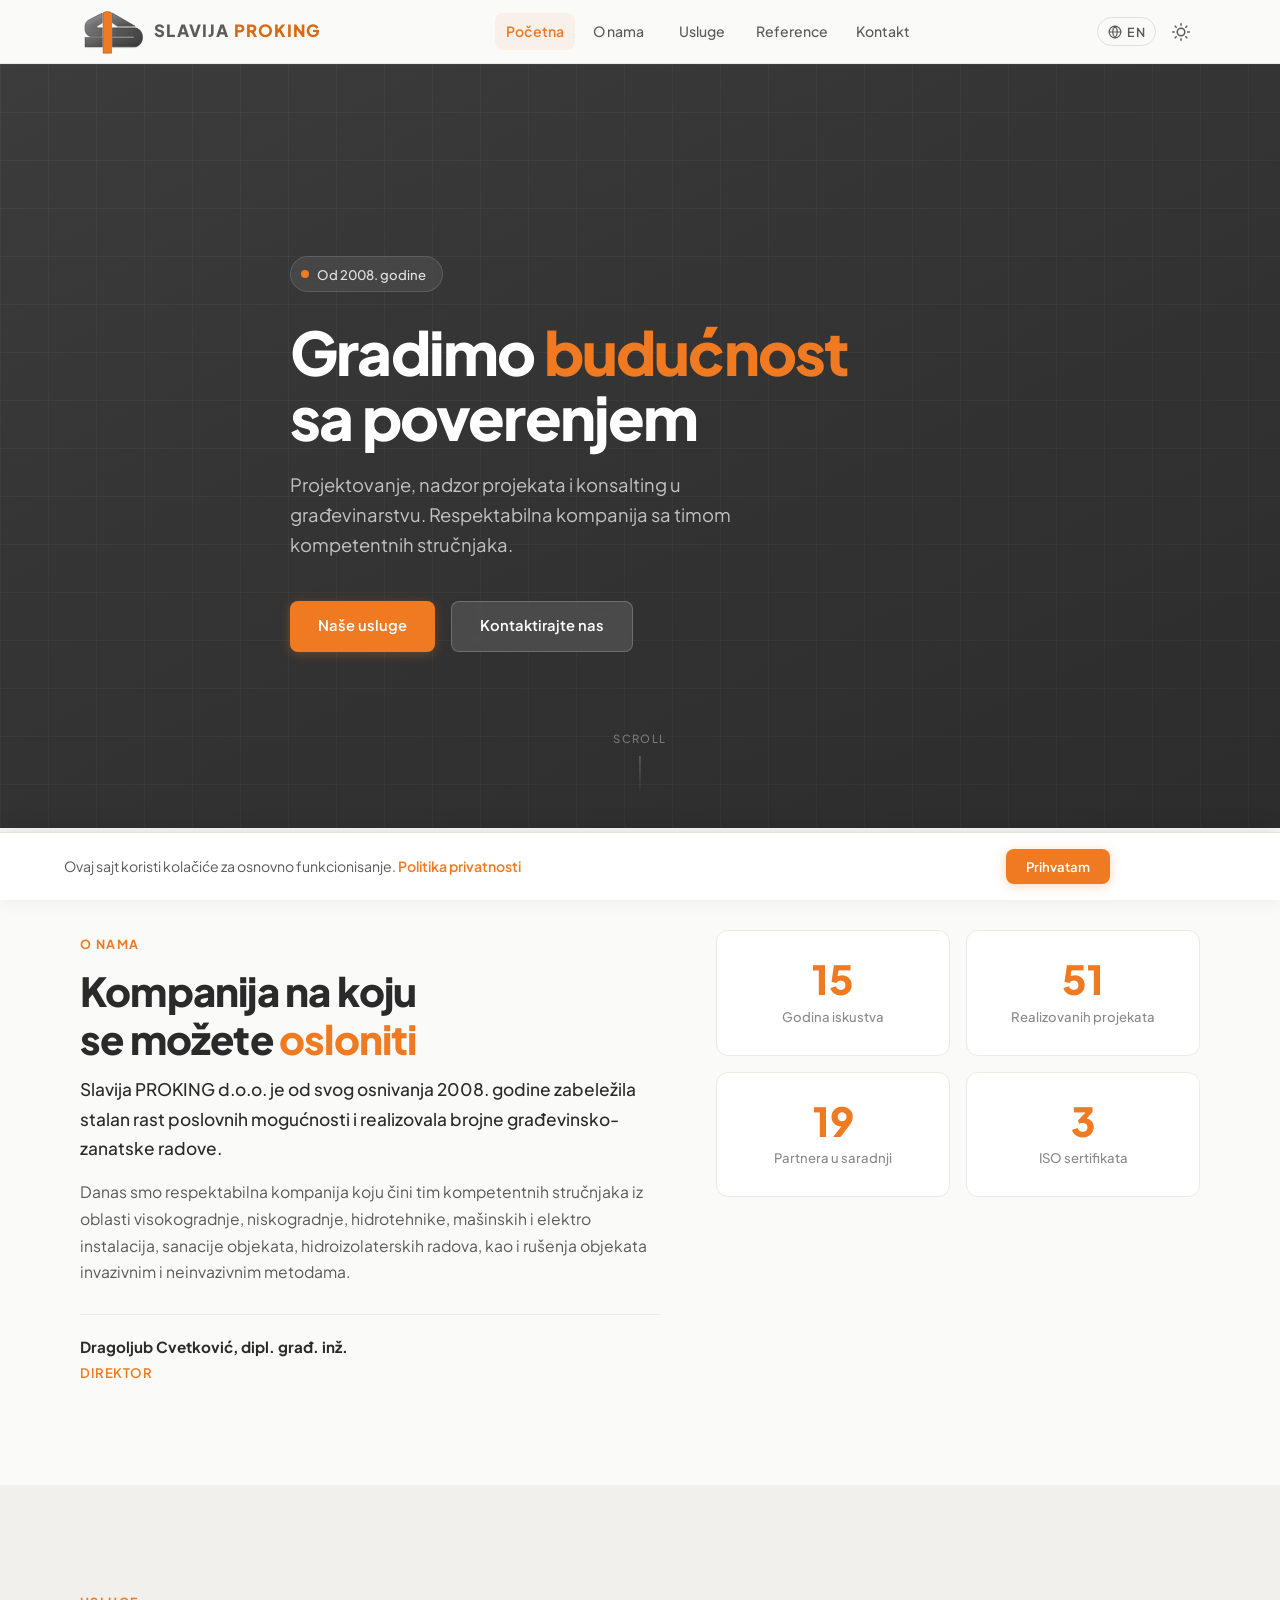
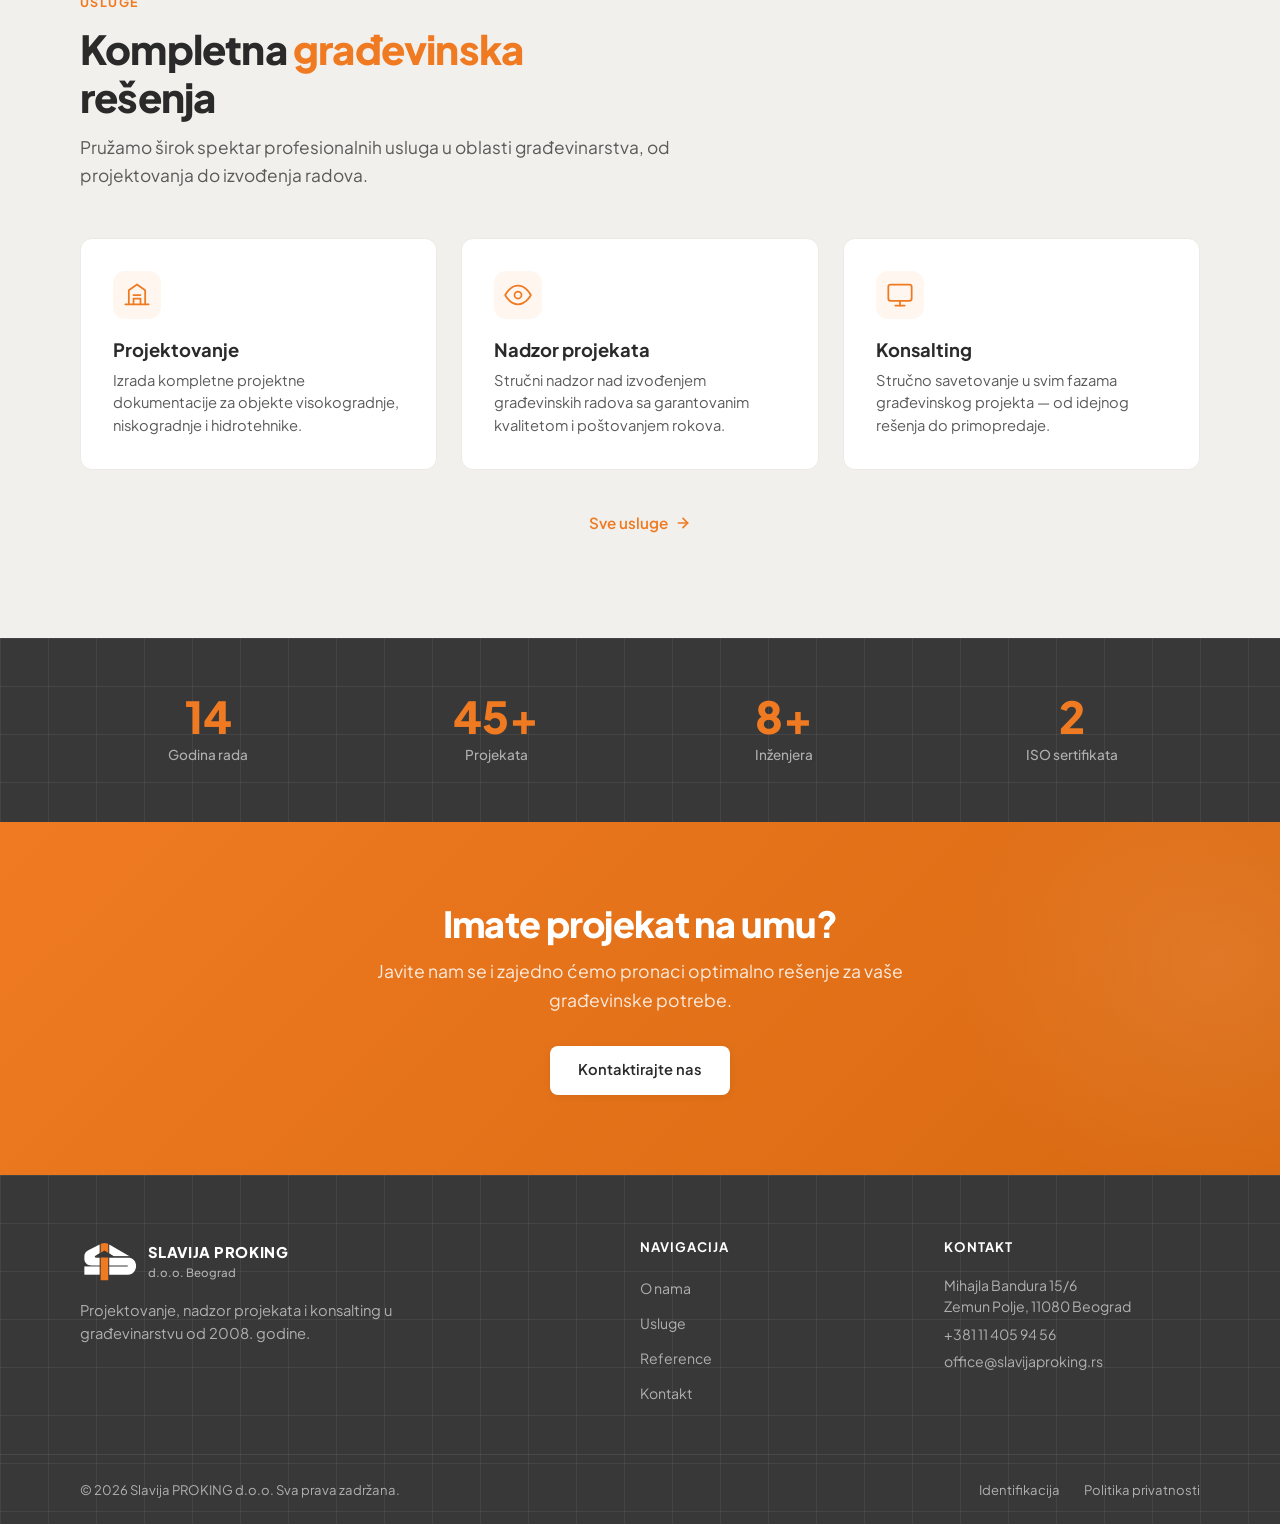
==== index.html @ dad0c98f "Add legal pages, cookie consent, Google Maps, polished logo, dark mode logo - Add identifikacija.htm" ====
<!DOCTYPE html>
<html lang="sr" data-theme="light">
<head>
  <meta charset="UTF-8">
  <meta name="viewport" content="width=device-width, initial-scale=1.0">
  <title>Slavija PROKING — Projektovanje, Nadzor, Konsalting</title>
  <meta name="description" content="Slavija PROKING d.o.o. — Respektabilna kompanija u oblasti građevinarstva. Projektovanje, nadzor, konsalting, rušenje objekata i humano deminiranje od 2008.">
  <meta property="og:title" content="Slavija PROKING — Projektovanje, Nadzor, Konsalting">
  <meta property="og:description" content="Slavija PROKING d.o.o. — Respektabilna kompanija u oblasti građevinarstva od 2008.">
  <meta property="og:type" content="website">
  <link rel="preconnect" href="https://fonts.googleapis.com">
  <link rel="preconnect" href="https://fonts.gstatic.com" crossorigin>
  <link href="https://fonts.googleapis.com/css2?family=Plus+Jakarta+Sans:wght@400;500;600;700;800&display=swap" rel="stylesheet">
  <meta name="theme-color" content="#ef7a21">
  <link rel="icon" type="image/svg+xml" href="images/logo.svg">
  <link rel="stylesheet" href="css/style.css">
  <script>try{if(localStorage.getItem("sp-theme")==="dark")document.documentElement.setAttribute("data-theme","dark")}catch(e){}</script>
</head>
<body>

  <!-- HEADER -->
  <header class="header" id="header">
    <nav class="nav container">
      <a href="index.html" class="logo">
        <img src="images/logo-polished.svg" alt="Slavija PROKING" class="logo-icon">
        <span class="logo-text">SLAVIJA <span class="logo-accent">PROKING</span></span>
      </a>
      <div class="nav-actions">
        <button class="lang-toggle" id="langToggle" aria-label="Change language">
          <svg width="14" height="14" viewBox="0 0 24 24" fill="none" stroke="currentColor" stroke-width="2" stroke-linecap="round" stroke-linejoin="round"><circle cx="12" cy="12" r="10"/><path d="M2 12h20"/><path d="M12 2a15.3 15.3 0 0 1 4 10 15.3 15.3 0 0 1-4 10 15.3 15.3 0 0 1-4-10 15.3 15.3 0 0 1 4-10z"/></svg>
          <span class="lang-toggle__label">EN</span>
        </button>
        <button class="theme-toggle" id="themeToggle" aria-label="Toggle theme">
          <svg class="icon-sun" width="18" height="18" viewBox="0 0 24 24" fill="none" stroke="currentColor" stroke-width="2" stroke-linecap="round" stroke-linejoin="round"><circle cx="12" cy="12" r="5"/><line x1="12" y1="1" x2="12" y2="3"/><line x1="12" y1="21" x2="12" y2="23"/><line x1="4.22" y1="4.22" x2="5.64" y2="5.64"/><line x1="18.36" y1="18.36" x2="19.78" y2="19.78"/><line x1="1" y1="12" x2="3" y2="12"/><line x1="21" y1="12" x2="23" y2="12"/><line x1="4.22" y1="19.78" x2="5.64" y2="18.36"/><line x1="18.36" y1="5.64" x2="19.78" y2="4.22"/></svg>
          <svg class="icon-moon" width="18" height="18" viewBox="0 0 24 24" fill="none" stroke="currentColor" stroke-width="2" stroke-linecap="round" stroke-linejoin="round"><path d="M21 12.79A9 9 0 1 1 11.21 3 7 7 0 0 0 21 12.79z"/></svg>
        </button>
        <button class="nav-toggle" id="navToggle" aria-label="Menu">
          <span></span><span></span><span></span>
        </button>
      </div>
      <ul class="nav-links" id="navLinks">
        <li><a href="index.html" class="nav-link is-active" data-i18n-text="nav.home">Početna</a></li>
        <li><a href="o-nama.html" class="nav-link" data-i18n-text="nav.about">O nama</a></li>
        <li><a href="usluge.html" class="nav-link" data-i18n-text="nav.services">Usluge</a></li>
        <li><a href="reference.html" class="nav-link" data-i18n-text="nav.references">Reference</a></li>
        <li><a href="kontakt.html" class="nav-link" data-i18n-text="nav.contact">Kontakt</a></li>
      </ul>
    </nav>
  </header>

  <main>

    <!-- HERO -->
    <section class="hero" id="hero">
      <div class="hero-bg hero-bg--placeholder" aria-hidden="true"></div>
      <div class="hero-inner container">
        <div class="hero-content">
          <div class="hero-badge reveal" data-i18n-text="hero.badge">Od 2008. godine</div>
          <h1 class="reveal" data-i18n="hero.title">Gradimo <span class="text-accent">budućnost</span><br>sa poverenjem</h1>
          <p class="hero-text reveal" data-i18n-text="hero.subtitle">Projektovanje, nadzor projekata i konsalting u građevinarstvu. Respektabilna kompanija sa timom kompetentnih stručnjaka.</p>
          <div class="hero-actions reveal">
            <a href="usluge.html" class="btn btn-primary" data-i18n-text="hero.cta.services">Naše usluge</a>
            <a href="kontakt.html" class="btn btn-ghost" data-i18n-text="hero.cta.contact">Kontaktirajte nas</a>
          </div>
        </div>
      </div>
      <div class="hero-scroll"><span>Scroll</span><div class="hero-scroll-line"></div></div>
    </section>

    <!-- ABOUT (brief) -->
    <section class="section" id="about">
      <div class="container">
        <div class="about-grid">
          <div class="about-text reveal">
            <span class="section-label" data-i18n-text="about.label">O nama</span>
            <h2 class="section-title" data-i18n="about.title">Kompanija na koju<br>se možete <span class="text-accent">osloniti</span></h2>
            <p class="about-lead" data-i18n-text="about.lead">Slavija PROKING d.o.o. je od svog osnivanja 2008. godine zabeležila stalan rast poslovnih mogućnosti i realizovala brojne građevinsko-zanatske radove.</p>
            <p data-i18n-text="about.p1">Danas smo respektabilna kompanija koju čini tim kompetentnih stručnjaka iz oblasti visokogradnje, niskogradnje, hidrotehnike, mašinskih i elektro instalacija, sanacije objekata, hidroizolaterskih radova, kao i rušenja objekata invazivnim i neinvazivnim metodama.</p>
            <div class="about-director">
              <strong>Dragoljub Cvetković, dipl. građ. inž.</strong>
              <span data-i18n-text="about.director.title">Direktor</span>
            </div>
          </div>
          <div class="about-stats reveal">
            <div class="stat-card">
              <div class="stat-card-number" data-count="18">0</div>
              <div class="stat-card-label" data-i18n-text="about.stat.years">Godina iskustva</div>
            </div>
            <div class="stat-card">
              <div class="stat-card-number" data-count="60">0</div>
              <div class="stat-card-label" data-i18n-text="about.stat.projects">Realizovanih projekata</div>
            </div>
            <div class="stat-card">
              <div class="stat-card-number" data-count="22">0</div>
              <div class="stat-card-label" data-i18n-text="about.stat.partners">Partnera u saradnji</div>
            </div>
            <div class="stat-card">
              <div class="stat-card-number" data-count="3">0</div>
              <div class="stat-card-label" data-i18n-text="about.stat.certs">ISO sertifikata</div>
            </div>
          </div>
        </div>
      </div>
    </section>

    <!-- SERVICE HIGHLIGHTS (3 main) -->
    <section class="section section--alt">
      <div class="container">
        <div class="section-header reveal">
          <span class="section-label" data-i18n-text="services.label">Usluge</span>
          <h2 class="section-title" data-i18n="services.title">Kompletna <span class="text-accent">građevinska</span><br>rešenja</h2>
          <p class="section-intro" data-i18n-text="services.intro">Pružamo širok spektar profesionalnih usluga u oblasti građevinarstva, od projektovanja do izvođenja radova.</p>
        </div>
        <div class="services-highlights">
          <div class="service-card reveal">
            <div class="service-card-icon"><svg width="28" height="28" viewBox="0 0 24 24" fill="none" stroke="currentColor" stroke-width="1.5" stroke-linecap="round" stroke-linejoin="round"><path d="M2 20h20"/><path d="M5 20V8l7-5 7 5v12"/><path d="M9 20v-5h6v5"/><path d="M9 12h6"/></svg></div>
            <h3 class="service-card-title" data-i18n-text="services.design.title">Projektovanje</h3>
            <p class="service-card-desc" data-i18n-text="services.design.desc">Izrada kompletne projektne dokumentacije za objekte visokogradnje, niskogradnje i hidrotehnike.</p>
          </div>
          <div class="service-card reveal">
            <div class="service-card-icon"><svg width="28" height="28" viewBox="0 0 24 24" fill="none" stroke="currentColor" stroke-width="1.5" stroke-linecap="round" stroke-linejoin="round"><path d="M1 12s4-8 11-8 11 8 11 8-4 8-11 8-11-8-11-8z"/><circle cx="12" cy="12" r="3"/></svg></div>
            <h3 class="service-card-title" data-i18n-text="services.supervision.title">Nadzor projekata</h3>
            <p class="service-card-desc" data-i18n-text="services.supervision.desc">Stručni nadzor nad izvođenjem građevinskih radova sa garantovanim kvalitetom i poštovanjem rokova.</p>
          </div>
          <div class="service-card reveal">
            <div class="service-card-icon"><svg width="28" height="28" viewBox="0 0 24 24" fill="none" stroke="currentColor" stroke-width="1.5" stroke-linecap="round" stroke-linejoin="round"><rect x="2" y="3" width="20" height="14" rx="2"/><line x1="8" y1="21" x2="16" y2="21"/><line x1="12" y1="17" x2="12" y2="21"/></svg></div>
            <h3 class="service-card-title" data-i18n-text="services.consulting.title">Konsalting</h3>
            <p class="service-card-desc" data-i18n-text="services.consulting.desc">Stručno savetovanje u svim fazama građevinskog projekta — od idejnog rešenja do primopredaje.</p>
          </div>
        </div>
        <div class="section-action reveal">
          <a href="usluge.html" data-i18n-text="services.viewAll">Sve usluge <svg width="16" height="16" viewBox="0 0 24 24" fill="none" stroke="currentColor" stroke-width="2.5" stroke-linecap="round" stroke-linejoin="round"><path d="M5 12h14"/><path d="M12 5l7 7-7 7"/></svg></a>
        </div>
      </div>
    </section>

    <!-- STATS BANNER -->
    <section class="stats-banner">
      <div class="container stats-banner-inner">
        <div class="stats-banner-item reveal">
          <span class="stats-banner-number" data-count="18">0</span>
          <span class="stats-banner-label" data-i18n-text="stats.years">Godina rada</span>
        </div>
        <div class="stats-banner-item reveal">
          <span class="stats-banner-number" data-count="60">0+</span>
          <span class="stats-banner-label" data-i18n-text="stats.projects">Projekata</span>
        </div>
        <div class="stats-banner-item reveal">
          <span class="stats-banner-number" data-count="10">0+</span>
          <span class="stats-banner-label" data-i18n-text="stats.engineers">Inženjera</span>
        </div>
        <div class="stats-banner-item reveal">
          <span class="stats-banner-number" data-count="3">0</span>
          <span class="stats-banner-label" data-i18n-text="stats.certs">ISO sertifikata</span>
        </div>
      </div>
    </section>

    <!-- CTA -->
    <section class="cta-section">
      <div class="container cta-section-inner reveal">
        <h2 class="cta-section-title" data-i18n-text="cta.title">Imate projekat na umu?</h2>
        <p class="cta-section-text" data-i18n-text="cta.text">Javite nam se i zajedno ćemo pronaci optimalno rešenje za vaše građevinske potrebe.</p>
        <a href="kontakt.html" class="btn btn-white" data-i18n-text="cta.btn">Kontaktirajte nas</a>
      </div>
    </section>

  </main>

  <!-- FOOTER -->
  <footer class="footer">
    <div class="container">
      <div class="footer-grid">
        <div class="footer-brand">
          <div class="footer-logo">
            <img src="images/logo-white.svg" alt="Slavija PROKING" class="footer-logo-icon">
            <div>
              <span class="footer-logo-name">SLAVIJA PROKING</span>
              <span class="footer-logo-sub">d.o.o. Beograd</span>
            </div>
          </div>
          <p class="footer-desc" data-i18n-text="footer.desc">Projektovanje, nadzor projekata i konsalting u građevinarstvu od 2008. godine.</p>
        </div>
        <div>
          <h4 class="footer-heading" data-i18n-text="footer.nav">Navigacija</h4>
          <ul class="footer-links">
            <li><a href="o-nama.html" data-i18n-text="nav.about">O nama</a></li>
            <li><a href="usluge.html" data-i18n-text="nav.services">Usluge</a></li>
            <li><a href="reference.html" data-i18n-text="nav.references">Reference</a></li>
            <li><a href="kontakt.html" data-i18n-text="nav.contact">Kontakt</a></li>
          </ul>
        </div>
        <div>
          <h4 class="footer-heading" data-i18n-text="footer.contact">Kontakt</h4>
          <div class="footer-contact-info">
            <p>Mihajla Bandura 15/6<br>Zemun Polje, 11080 Beograd</p>
            <p>+381 11 405 94 56</p>
            <p><a href="mailto:office@slavijaproking.rs">office@slavijaproking.rs</a></p>
          </div>
        </div>
      </div>
    </div>
    <div class="footer-bottom">
      <div class="container footer-bottom-inner">
        <p>&copy; <span id="currentYear"></span> Slavija PROKING d.o.o. <span data-i18n-text="footer.rights">Sva prava zadržana.</span></p>
        <div class="footer-legal-links">
          <a href="identifikacija.html" data-i18n-text="footer.ident">Identifikacija</a>
          <a href="privatnost.html" data-i18n-text="footer.privacy">Politika privatnosti</a>
        </div>
      </div>
    </div>
  </footer>

  <!-- COOKIE BANNER -->
  <div id="cookieBanner" class="cookie-banner" role="dialog" aria-label="Cookie consent">
    <div class="cookie-banner-inner">
      <p data-i18n="cookie.text">Ovaj sajt koristi kolačiće za osnovno funkcionisanje. <a href="privatnost.html">Politika privatnosti</a></p>
      <div class="cookie-banner-btns">
        <button type="button" class="btn btn-primary cookie-accept" data-i18n-text="cookie.accept">Prihvatam</button>
        <button type="button" class="btn btn-ghost cookie-decline" data-i18n-text="cookie.decline">Odbijam</button>
      </div>
    </div>
  </div>

  <script src="js/i18n.js"></script>
  <script src="js/script.js"></script>
</body>
</html>
---- css/style.css ----
/* ============================================================
   SLAVIJA PROKING — Design System v2
   Multi-page site · Logo: #5b5b5b + #ef7a21
   Warm palette — no pure black
   ============================================================ */

/* ===== Design Tokens ===== */
:root {
  --color-primary: #3a3a3a;
  --color-primary-dark: #2a2a2a;
  --color-primary-light: #5b5b5b;
  --color-accent: #ef7a21;
  --color-accent-hover: #d96a12;
  --color-accent-soft: rgba(239, 122, 33, 0.07);

  --color-bg: #fafaf8;
  --color-bg-alt: #f2f0ec;
  --color-bg-card: #ffffff;
  --color-bg-dark: #383838;
  --color-bg-dark-alt: #424242;

  --color-text: #2a2a2a;
  --color-text-secondary: #5a5a5a;
  --color-text-muted: #8a8a8a;
  --color-text-on-dark: #e8e8e8;
  --color-text-on-dark-muted: rgba(255, 255, 255, 0.6);

  --color-border: #e2e0db;
  --color-border-light: #eceae5;

  --font: "Plus Jakarta Sans", system-ui, -apple-system, sans-serif;
  --max-width: 1200px;
  --header-height: 64px;
  --radius: 12px;
  --radius-sm: 8px;
  --radius-lg: 20px;

  --shadow-xs: 0 1px 2px rgba(0,0,0,0.04);
  --shadow-sm: 0 2px 8px rgba(0,0,0,0.06);
  --shadow-md: 0 4px 20px rgba(0,0,0,0.08);
  --shadow-lg: 0 12px 40px rgba(0,0,0,0.1);
  --shadow-xl: 0 24px 60px rgba(0,0,0,0.14);

  --transition: 0.3s cubic-bezier(0.4, 0, 0.2, 1);
  --transition-slow: 0.6s cubic-bezier(0.4, 0, 0.2, 1);
}

/* ===== Dark Mode ===== */
[data-theme="dark"] {
  --color-primary: #c0c0c0;
  --color-primary-dark: #e8e8e8;
  --color-primary-light: #8a8a8a;
  --color-accent: #f59542;
  --color-accent-hover: #ffaa55;
  --color-accent-soft: rgba(245, 149, 66, 0.1);

  --color-bg: #424242;
  --color-bg-alt: #4a4a4a;
  --color-bg-card: #525252;
  --color-bg-dark: #2a2a2a;
  --color-bg-dark-alt: #323232;

  --color-text: #e8e8e8;
  --color-text-secondary: #b0b0b0;
  --color-text-muted: #808080;
  --color-text-on-dark: #e8e8e8;
  --color-text-on-dark-muted: rgba(255, 255, 255, 0.6);

  --color-border: #5a5a5a;
  --color-border-light: #4e4e4e;
}

/* ===== Reset ===== */
*,
*::before,
*::after {
  margin: 0;
  padding: 0;
  box-sizing: border-box;
}

html {
  scroll-behavior: smooth;
  -webkit-text-size-adjust: 100%;
  scroll-padding-top: var(--header-height);
}

body {
  font-family: var(--font);
  font-size: 1rem;
  line-height: 1.6;
  color: var(--color-text);
  background: var(--color-bg);
  -webkit-font-smoothing: antialiased;
  -moz-osx-font-smoothing: grayscale;
  overflow-x: hidden;
}

img { max-width: 100%; height: auto; display: block; }

a {
  color: var(--color-accent);
  text-decoration: none;
  transition: color var(--transition);
}

a:hover { color: var(--color-accent-hover); }

h1, h2, h3, h4, h5, h6 { line-height: 1.2; font-weight: 700; }

ul, ol { list-style: none; }

button { font-family: var(--font); cursor: pointer; }

/* ===== Utilities ===== */
.container {
  width: 100%;
  max-width: var(--max-width);
  margin: 0 auto;
  padding: 0 clamp(1.25rem, 4vw, 2.5rem);
}

.text-accent { color: var(--color-accent); }

/* ===== Header ===== */
.header {
  position: fixed;
  top: 0;
  left: 0;
  right: 0;
  height: var(--header-height);
  z-index: 1000;
  display: flex;
  align-items: center;
  background: var(--color-bg);
  border-bottom: 1px solid var(--color-border-light);
  transition: box-shadow var(--transition);
}

.header.is-scrolled {
  box-shadow: 0 1px 8px rgba(0,0,0,0.06);
}

[data-theme="dark"] .header.is-scrolled {
  box-shadow: 0 1px 8px rgba(0,0,0,0.2);
}

.nav {
  display: flex;
  align-items: center;
  justify-content: space-between;
  height: 100%;
}

/* Logo */
.logo {
  display: inline-flex;
  align-items: center;
  gap: 0.6rem;
  color: var(--color-text);
  font-weight: 700;
  font-size: 0.95rem;
  transition: color var(--transition);
  text-decoration: none;
  flex-shrink: 0;
}

.logo:hover { text-decoration: none; }

.logo-icon {
  height: 47px;
  width: auto;
  transition: transform 0.35s ease;
}

.logo:hover .logo-icon { transform: scale(1.08); }

.logo-text {
  display: flex;
  align-items: center;
  gap: 0.3em;
  line-height: 1;
  font-weight: 800;
  font-size: 1.05rem;
  letter-spacing: 0.06em;
  white-space: nowrap;
  color: #5b5b5b;
  transition: color 0.35s ease;
}

.logo-text .logo-accent {
  color: #d96a12;
  transition: color 0.35s ease;
}

/* Hover: swap colors */
.logo:hover .logo-text { color: #d96a12; }
.logo:hover .logo-text .logo-accent { color: #5b5b5b; }

/* Dark mode logo text */
[data-theme="dark"] .logo-text { color: #b0b0b0; }
[data-theme="dark"] .logo-text .logo-accent { color: #f59542; }
[data-theme="dark"] .logo:hover .logo-text { color: #f59542; }
[data-theme="dark"] .logo:hover .logo-text .logo-accent { color: #b0b0b0; }

/* Dark mode logo SVG swap — handled via JS */

/* Nav Links */
.nav-links {
  display: flex;
  align-items: center;
  gap: 0.2rem;
}

.nav-links li {
  min-width: 5rem;
  text-align: center;
}

.nav-link {
  display: block;
  padding: 0.45rem 0.7rem;
  color: var(--color-text-secondary);
  font-weight: 500;
  font-size: 0.88rem;
  border-radius: var(--radius-sm);
  transition: color var(--transition), background var(--transition);
  text-decoration: none;
}

.nav-link:hover {
  color: var(--color-text);
  background: rgba(58, 58, 58, 0.06);
  text-decoration: none;
}

.nav-link.is-active {
  color: var(--color-accent);
  background: var(--color-accent-soft);
  font-weight: 600;
  text-decoration: none;
}

[data-theme="dark"] .nav-link:hover {
  color: var(--color-text);
  background: rgba(255, 255, 255, 0.06);
}

[data-theme="dark"] .nav-link.is-active {
  color: var(--color-accent);
  background: var(--color-accent-soft);
}

/* Nav Actions */
.nav-actions {
  display: flex;
  align-items: center;
  gap: 0.35rem;
  order: 3;
}

.lang-toggle {
  display: inline-flex;
  align-items: center;
  gap: 0.3rem;
  padding: 0.35rem 0.65rem;
  border: 1.5px solid var(--color-border);
  border-radius: 100px;
  background: transparent;
  color: var(--color-text-secondary);
  font-size: 0.78rem;
  font-weight: 600;
  letter-spacing: 0.03em;
  transition: all var(--transition);
}

.lang-toggle:hover {
  border-color: var(--color-accent);
  color: var(--color-accent);
}

.lang-toggle svg { width: 14px; height: 14px; }

.theme-toggle {
  display: flex;
  align-items: center;
  justify-content: center;
  width: 38px;
  height: 38px;
  border: none;
  border-radius: var(--radius-sm);
  background: transparent;
  color: var(--color-text-secondary);
  transition: all var(--transition);
}

.theme-toggle:hover {
  background: rgba(58, 58, 58, 0.06);
  color: var(--color-accent);
}

[data-theme="dark"] .theme-toggle:hover {
  background: rgba(255, 255, 255, 0.06);
}

.icon-sun { display: block; }
.icon-moon { display: none; }
[data-theme="dark"] .icon-sun { display: none; }
[data-theme="dark"] .icon-moon { display: block; }

/* Mobile Toggle */
.nav-toggle {
  display: none;
  flex-direction: column;
  justify-content: center;
  align-items: center;
  gap: 5px;
  width: 40px;
  height: 40px;
  padding: 0;
  border: none;
  border-radius: var(--radius-sm);
  background: transparent;
}

.nav-toggle span {
  display: block;
  width: 20px;
  height: 2px;
  background: var(--color-text);
  border-radius: 2px;
  transition: transform var(--transition), opacity var(--transition);
}

.nav-toggle.is-active span:nth-child(1) { transform: translateY(7px) rotate(45deg); }
.nav-toggle.is-active span:nth-child(2) { opacity: 0; }
.nav-toggle.is-active span:nth-child(3) { transform: translateY(-7px) rotate(-45deg); }

/* ===== Buttons ===== */
.btn {
  display: inline-flex;
  align-items: center;
  justify-content: center;
  gap: 0.5rem;
  padding: 0.8rem 1.75rem;
  font-family: var(--font);
  font-size: 0.92rem;
  font-weight: 600;
  border-radius: var(--radius-sm);
  border: none;
  cursor: pointer;
  transition: all var(--transition);
  text-decoration: none;
  white-space: nowrap;
}

.btn:hover { text-decoration: none; }

.btn-primary {
  background: var(--color-accent);
  color: #fff;
  box-shadow: 0 2px 12px rgba(239,122,33,0.3);
}

.btn-primary:hover {
  background: var(--color-accent-hover);
  color: #fff;
  box-shadow: 0 4px 20px rgba(239,122,33,0.4);
  transform: translateY(-1px);
}

.btn-outline {
  background: transparent;
  color: var(--color-text);
  border: 1.5px solid var(--color-border);
}

.btn-outline:hover {
  border-color: var(--color-accent);
  color: var(--color-accent);
  transform: translateY(-1px);
}

.btn-ghost {
  background: rgba(255,255,255,0.12);
  color: #fff;
  border: 1px solid rgba(255,255,255,0.2);
  backdrop-filter: blur(4px);
  -webkit-backdrop-filter: blur(4px);
}

.btn-ghost:hover {
  background: rgba(255,255,255,0.2);
  color: #fff;
  border-color: rgba(255,255,255,0.35);
}

.btn-white {
  background: #fff;
  color: var(--color-primary-dark);
  box-shadow: var(--shadow-sm);
}

.btn-white:hover {
  color: var(--color-accent);
  box-shadow: var(--shadow-md);
  transform: translateY(-1px);
}

[data-theme="dark"] .btn-white {
  background: var(--color-bg-card);
  color: var(--color-accent);
}

.btn-full { width: 100%; }

/* ===== Sections ===== */
.section { padding: clamp(4rem, 8vw, 6.5rem) 0; }

.section--alt { background: var(--color-bg-alt); }

.section--dark {
  background: var(--color-bg-dark);
  color: var(--color-text-on-dark);
}

/* Grid texture for all dark bg sections */
.stats-banner,
.certs-banner,
.footer,
.section--dark {
  position: relative;
}

.stats-banner::before,
.certs-banner::before,
.footer::before,
.section--dark::before {
  content: '';
  position: absolute;
  inset: 0;
  background:
    linear-gradient(90deg, rgba(255,255,255,0.06) 1px, transparent 1px),
    linear-gradient(rgba(255,255,255,0.06) 1px, transparent 1px);
  background-size: 48px 48px;
  pointer-events: none;
  z-index: 0;
}

.stats-banner > *,
.certs-banner > *,
.footer > *,
.section--dark > * {
  position: relative;
  z-index: 1;
}

.section-header { margin-bottom: 3rem; }

.section-label {
  display: inline-block;
  font-size: 0.78rem;
  font-weight: 700;
  text-transform: uppercase;
  letter-spacing: 0.12em;
  color: var(--color-accent);
  margin-bottom: 0.75rem;
}

.section-title {
  font-size: clamp(1.75rem, 3.5vw, 2.5rem);
  font-weight: 800;
  color: var(--color-text);
  margin-bottom: 0.75rem;
  letter-spacing: -0.02em;
}

.section--dark .section-title { color: #fff; }

.section-intro {
  font-size: 1.08rem;
  color: var(--color-text-secondary);
  max-width: 640px;
  line-height: 1.65;
  margin: 0;
}

.section--dark .section-intro { color: var(--color-text-on-dark-muted); }

/* ===== Hero (Homepage) ===== */
.hero {
  position: relative;
  min-height: calc(92vh - var(--header-height));
  min-height: calc(92dvh - var(--header-height));
  display: flex;
  align-items: center;
  overflow: hidden;
  background: var(--color-bg-dark);
  color: var(--color-text-on-dark);
  margin-top: var(--header-height);
}

.hero-bg {
  position: absolute;
  inset: 0;
  z-index: 0;
  background-size: cover;
  background-position: center;
  background-repeat: no-repeat;
}

/* Placeholder pattern — will be replaced by real photo */
.hero-bg--placeholder {
  background: linear-gradient(155deg, #444444 0%, #3c3c3c 35%, #353535 100%);
}

.hero-bg--placeholder::before {
  content: '';
  position: absolute;
  inset: 0;
  background:
    linear-gradient(90deg, rgba(255,255,255,0.12) 1px, transparent 1px),
    linear-gradient(rgba(255,255,255,0.12) 1px, transparent 1px);
  background-size: 48px 48px;
}

/* Overlay for readability on top of bg image */
.hero-bg::after {
  content: '';
  position: absolute;
  inset: 0;
  background: linear-gradient(
    155deg,
    rgba(56, 56, 56, 0.65) 0%,
    rgba(42, 42, 42, 0.8) 100%
  );
}

.hero-inner {
  position: relative;
  z-index: 2;
  padding: 6rem 0 5rem;
  width: 100%;
  max-width: 700px;
}

.hero-content { max-width: 600px; }

.hero-badge {
  display: inline-flex;
  align-items: center;
  gap: 0.5rem;
  padding: 0.4rem 1rem 0.4rem 0.6rem;
  background: rgba(255,255,255,0.08);
  border: 1px solid rgba(255,255,255,0.12);
  border-radius: 100px;
  color: rgba(255,255,255,0.85);
  font-size: 0.82rem;
  font-weight: 500;
  margin-bottom: 1.75rem;
  backdrop-filter: blur(8px);
  -webkit-backdrop-filter: blur(8px);
}

.hero-badge::before {
  content: '';
  width: 8px;
  height: 8px;
  background: var(--color-accent);
  border-radius: 50%;
  flex-shrink: 0;
  animation: badgePulse 2.5s ease-in-out infinite;
}

@keyframes badgePulse {
  0%, 100% { opacity: 1; }
  50% { opacity: 0.5; }
}

.hero h1 {
  font-size: clamp(2.25rem, 5.5vw, 3.75rem);
  font-weight: 800;
  color: #fff;
  line-height: 1.08;
  margin-bottom: 1.25rem;
  letter-spacing: -0.03em;
}

.hero h1 .text-accent { color: var(--color-accent); }

.hero-text {
  font-size: clamp(1rem, 1.6vw, 1.15rem);
  color: rgba(255,255,255,0.7);
  max-width: 520px;
  line-height: 1.65;
  margin-bottom: 2.5rem;
}

.hero-actions {
  display: flex;
  flex-wrap: wrap;
  gap: 1rem;
}

/* Hero Visual — removed, using full bg image instead */

/* Hero Scroll Indicator */
.hero-scroll {
  position: absolute;
  bottom: 2rem;
  left: 50%;
  transform: translateX(-50%);
  z-index: 10;
  display: flex;
  flex-direction: column;
  align-items: center;
  gap: 0.5rem;
  color: rgba(255,255,255,0.35);
  font-size: 0.7rem;
  font-weight: 500;
  letter-spacing: 0.12em;
  text-transform: uppercase;
}

.hero-scroll-line {
  width: 1px;
  height: 40px;
  background: linear-gradient(to bottom, rgba(255,255,255,0.35), transparent);
  animation: scrollPulse 2s ease-in-out infinite;
}

@keyframes scrollPulse {
  0%, 100% { opacity: 0.3; transform: scaleY(0.6); }
  50% { opacity: 1; transform: scaleY(1); }
}

/* ===== Page Hero (Inner Pages) ===== */
.page-hero {
  margin-top: var(--header-height);
  padding: clamp(3rem, 6vw, 4.5rem) 0;
  background: var(--color-bg-alt);
  border-bottom: 1px solid var(--color-border-light);
}

.page-hero-title {
  font-size: clamp(1.75rem, 4vw, 2.75rem);
  font-weight: 800;
  color: var(--color-text);
  letter-spacing: -0.02em;
  margin-bottom: 0.5rem;
}

.page-hero-subtitle {
  font-size: 1.1rem;
  color: var(--color-text-secondary);
  max-width: 600px;
  line-height: 1.6;
}

.page-hero-breadcrumb {
  display: flex;
  align-items: center;
  gap: 0.5rem;
  font-size: 0.82rem;
  color: var(--color-text-muted);
  margin-bottom: 0.75rem;
}

.page-hero-breadcrumb a {
  color: var(--color-text-muted);
  transition: color var(--transition);
}

.page-hero-breadcrumb a:hover { color: var(--color-accent); }

.page-hero-breadcrumb .separator { color: var(--color-border); }

/* ===== About Section ===== */
.about-grid {
  display: grid;
  grid-template-columns: 1.2fr 1fr;
  gap: 3.5rem;
  align-items: start;
}

.about-text p {
  color: var(--color-text-secondary);
  margin-bottom: 1rem;
  font-size: 0.98rem;
  line-height: 1.7;
}

.about-text p:last-of-type { margin-bottom: 1.75rem; }

.about-lead {
  font-size: 1.08rem !important;
  color: var(--color-text) !important;
  font-weight: 500;
}

.about-director {
  display: flex;
  flex-direction: column;
  gap: 0.15rem;
  padding-top: 1.25rem;
  border-top: 1px solid var(--color-border-light);
}

.about-director strong {
  font-size: 0.95rem;
  color: var(--color-text);
}

.about-director span {
  font-size: 0.82rem;
  color: var(--color-accent);
  font-weight: 600;
  text-transform: uppercase;
  letter-spacing: 0.04em;
}

.about-stats {
  display: grid;
  grid-template-columns: 1fr 1fr;
  gap: 1rem;
}

.stat-card {
  background: var(--color-bg-card);
  border: 1px solid var(--color-border-light);
  border-radius: var(--radius);
  padding: 1.75rem 1.25rem;
  text-align: center;
  transition: all var(--transition);
}

.stat-card:hover {
  border-color: transparent;
  box-shadow: var(--shadow-md);
  transform: translateY(-3px);
}

.stat-card-number {
  font-size: 2.5rem;
  font-weight: 800;
  color: var(--color-accent);
  line-height: 1;
  margin-bottom: 0.4rem;
}

.stat-card-label {
  font-size: 0.82rem;
  color: var(--color-text-muted);
  font-weight: 500;
}

/* ===== Services ===== */
.services-grid {
  display: grid;
  grid-template-columns: repeat(auto-fit, minmax(300px, 1fr));
  gap: 1.25rem;
}

/* Highlight grid for homepage (3 cards) */
.services-highlights {
  display: grid;
  grid-template-columns: repeat(3, 1fr);
  gap: 1.5rem;
}

.service-card {
  position: relative;
  background: var(--color-bg-card);
  padding: 2rem;
  border-radius: var(--radius);
  border: 1px solid var(--color-border-light);
  transition: all var(--transition);
  overflow: hidden;
}

.service-card::before {
  content: '';
  position: absolute;
  top: 0;
  left: 0;
  right: 0;
  height: 3px;
  background: var(--color-accent);
  transform: scaleX(0);
  transform-origin: left;
  transition: transform var(--transition);
}

.service-card:hover {
  border-color: transparent;
  box-shadow: var(--shadow-lg);
  transform: translateY(-4px);
}

.service-card:hover::before { transform: scaleX(1); }

.service-card-icon {
  width: 48px;
  height: 48px;
  display: flex;
  align-items: center;
  justify-content: center;
  background: var(--color-accent-soft);
  border-radius: 12px;
  margin-bottom: 1.25rem;
  color: var(--color-accent);
}

.service-card-title {
  font-size: 1.15rem;
  font-weight: 700;
  color: var(--color-text);
  margin-bottom: 0.5rem;
}

.service-card-desc {
  color: var(--color-text-secondary);
  font-size: 0.92rem;
  line-height: 1.55;
  margin: 0;
}

/* View-all link */
.section-action {
  text-align: center;
  margin-top: 2.5rem;
}

.section-action a {
  display: inline-flex;
  align-items: center;
  gap: 0.4rem;
  font-weight: 600;
  font-size: 0.95rem;
  color: var(--color-accent);
}

.section-action a:hover { gap: 0.65rem; }

.section-action a svg {
  transition: transform var(--transition);
}

.section-action a:hover svg { transform: translateX(3px); }

/* ===== Stats Banner ===== */
.stats-banner {
  background: var(--color-bg-dark);
  padding: 3.5rem 0;
}

.stats-banner-inner {
  display: grid;
  grid-template-columns: repeat(4, 1fr);
  gap: 2rem;
  text-align: center;
}

.stats-banner-number {
  display: block;
  font-size: clamp(2rem, 4vw, 2.75rem);
  font-weight: 800;
  color: var(--color-accent);
  line-height: 1;
  margin-bottom: 0.4rem;
}

.stats-banner-label {
  display: block;
  font-size: 0.85rem;
  color: var(--color-text-on-dark-muted);
  font-weight: 500;
}

/* ===== References ===== */
.ref-tabs {
  display: flex;
  flex-wrap: wrap;
  gap: 0.5rem;
  margin-bottom: 2rem;
}

.ref-tab {
  padding: 0.5rem 1.25rem;
  font-family: var(--font);
  font-size: 0.85rem;
  font-weight: 600;
  border: 1.5px solid var(--color-border);
  border-radius: 100px;
  background: transparent;
  color: var(--color-text-secondary);
  cursor: pointer;
  transition: all var(--transition);
}

.ref-tab:hover {
  border-color: var(--color-accent);
  color: var(--color-accent);
}

.ref-tab.active {
  background: var(--color-accent);
  border-color: var(--color-accent);
  color: #fff;
}

.ref-grid {
  display: grid;
  grid-template-columns: repeat(auto-fill, minmax(340px, 1fr));
  gap: 1.25rem;
}

.ref-card {
  display: flex;
  gap: 1.25rem;
  background: var(--color-bg-card);
  padding: 1.5rem;
  border-radius: var(--radius);
  border: 1px solid var(--color-border-light);
  transition: all var(--transition);
}

.ref-card:hover {
  border-color: transparent;
  box-shadow: var(--shadow-md);
  transform: translateY(-3px);
}

.ref-card.is-hidden { display: none; }

.ref-card-icon {
  width: 44px;
  height: 44px;
  display: flex;
  align-items: center;
  justify-content: center;
  background: var(--color-accent-soft);
  border-radius: 10px;
  color: var(--color-accent);
  flex-shrink: 0;
}

.ref-card-body { flex: 1; min-width: 0; }

.ref-card-title {
  font-size: 0.98rem;
  font-weight: 700;
  color: var(--color-text);
  margin-bottom: 0.25rem;
}

.ref-card-meta {
  font-size: 0.8rem;
  color: var(--color-text-muted);
  margin-bottom: 0.4rem;
}

.ref-card-desc {
  font-size: 0.88rem;
  color: var(--color-text-secondary);
  line-height: 1.5;
  margin: 0;
}

/* ===== Values ===== */
.values-grid {
  display: grid;
  grid-template-columns: repeat(auto-fit, minmax(320px, 1fr));
  gap: 1.25rem;
}

.value-card {
  background: var(--color-bg-card);
  padding: 2rem;
  border-radius: var(--radius);
  border: 1px solid var(--color-border-light);
  transition: all var(--transition);
}

.value-card:hover {
  border-color: transparent;
  box-shadow: var(--shadow-md);
  transform: translateY(-3px);
}


.value-card-icon {
  width: 52px;
  height: 52px;
  display: flex;
  align-items: center;
  justify-content: center;
  background: rgba(58,58,58,0.06);
  border-radius: 14px;
  margin-bottom: 1.25rem;
  color: var(--color-primary);
}

[data-theme="dark"] .value-card-icon {
  background: rgba(255,255,255,0.06);
}


.value-card-title {
  font-size: 1.15rem;
  font-weight: 700;
  color: var(--color-text);
  margin-bottom: 0.5rem;
}

.value-card-desc {
  color: var(--color-text-secondary);
  font-size: 0.92rem;
  line-height: 1.55;
  margin: 0;
}

/* ===== Certifications Banner ===== */
.certs-banner {
  background: linear-gradient(135deg, var(--color-bg-dark) 0%, var(--color-bg-dark-alt) 100%);
  padding: 3rem 0;
}

.certs-banner-inner { text-align: center; }

.certs-banner-title {
  font-size: 1.1rem;
  font-weight: 700;
  color: #fff;
  margin-bottom: 1.75rem;
  letter-spacing: -0.01em;
}

.certs-banner-items {
  display: flex;
  justify-content: center;
  flex-wrap: wrap;
  gap: 1rem;
}

.cert-badge {
  display: flex;
  flex-direction: column;
  align-items: center;
  gap: 0.35rem;
  padding: 1.25rem 2.5rem;
  background: rgba(255,255,255,0.05);
  border: 1px solid rgba(255,255,255,0.1);
  border-radius: var(--radius);
  transition: all var(--transition);
}

.cert-badge:hover {
  background: rgba(255,255,255,0.08);
  border-color: rgba(239,122,33,0.3);
  transform: translateY(-2px);
}

.cert-badge-name {
  font-size: 1.15rem;
  font-weight: 800;
  color: var(--color-accent);
}

.cert-badge-desc {
  font-size: 0.8rem;
  color: rgba(255,255,255,0.55);
  font-weight: 500;
}

/* ===== Partners ===== */
.partners-grid {
  display: grid;
  grid-template-columns: repeat(auto-fill, minmax(140px, 1fr));
  gap: 0.75rem;
}

.partner-item {
  background: var(--color-bg-card);
  border: 1px solid var(--color-border-light);
  border-radius: var(--radius-sm);
  padding: 1rem 0.75rem;
  text-align: center;
  font-size: 0.85rem;
  font-weight: 600;
  color: var(--color-text-secondary);
  transition: all var(--transition);
}

.partner-item:hover {
  border-color: var(--color-accent);
  color: var(--color-accent);
  box-shadow: var(--shadow-sm);
  transform: translateY(-2px);
}

/* ===== CTA Section ===== */
.cta-section {
  background: linear-gradient(135deg, var(--color-accent) 0%, #d96a12 100%);
  padding: clamp(3.5rem, 7vw, 5rem) 0;
  text-align: center;
  position: relative;
  overflow: hidden;
}

.cta-section::before {
  content: '';
  position: absolute;
  top: -40%;
  right: -20%;
  width: 50%;
  height: 160%;
  background: radial-gradient(ellipse, rgba(255,255,255,0.08) 0%, transparent 60%);
  pointer-events: none;
}

.cta-section-inner { position: relative; z-index: 1; }

.cta-section-title {
  font-size: clamp(1.6rem, 3vw, 2.25rem);
  font-weight: 800;
  color: #fff;
  margin-bottom: 0.75rem;
  letter-spacing: -0.02em;
}

.cta-section-text {
  font-size: 1.1rem;
  color: rgba(255,255,255,0.85);
  max-width: 560px;
  margin: 0 auto 2rem;
  line-height: 1.6;
}

/* ===== Contact ===== */
.contact-grid {
  display: grid;
  grid-template-columns: 1fr 1.1fr;
  gap: 3.5rem;
  align-items: start;
}

.contact-info {
  display: flex;
  flex-direction: column;
  gap: 1.5rem;
}

.contact-info-item {
  display: flex;
  gap: 1rem;
  align-items: flex-start;
}

.contact-info-icon {
  width: 42px;
  height: 42px;
  display: flex;
  align-items: center;
  justify-content: center;
  background: var(--color-accent-soft);
  border-radius: 10px;
  color: var(--color-accent);
  flex-shrink: 0;
}

.contact-info-item strong {
  display: block;
  font-size: 0.88rem;
  color: var(--color-text);
  margin-bottom: 0.15rem;
}

.contact-info-item p {
  margin: 0;
  font-size: 0.92rem;
  color: var(--color-text-secondary);
  line-height: 1.5;
}

.contact-info-item a { color: var(--color-accent); font-weight: 500; }
.contact-info-item a:hover { color: var(--color-accent-hover); }

.contact-legal {
  margin-top: 0.5rem;
  padding-top: 1.25rem;
  border-top: 1px solid var(--color-border-light);
  display: flex;
  gap: 1.5rem;
  font-size: 0.85rem;
  color: var(--color-text-muted);
}

.contact-legal strong { color: var(--color-text-secondary); }

/* Contact Form */
.contact-form {
  background: var(--color-bg-card);
  padding: 2.5rem;
  border-radius: var(--radius-lg);
  border: 1px solid var(--color-border-light);
  box-shadow: var(--shadow-sm);
}

.form-group {
  position: relative;
  margin-bottom: 1.25rem;
}

.form-group input,
.form-group textarea {
  width: 100%;
  padding: 0.9rem 1rem;
  font-family: var(--font);
  font-size: 0.92rem;
  background: var(--color-bg);
  border: 1.5px solid var(--color-border);
  border-radius: var(--radius-sm);
  color: var(--color-text);
  transition: all var(--transition);
  outline: none;
}

.form-group textarea { resize: vertical; min-height: 120px; }

.form-group input:focus,
.form-group textarea:focus {
  border-color: var(--color-accent);
  box-shadow: 0 0 0 3px rgba(239,122,33,0.1);
}

.form-group label {
  position: absolute;
  left: 1rem;
  top: 0.9rem;
  color: var(--color-text-muted);
  font-size: 0.92rem;
  pointer-events: none;
  transition: all 0.2s ease;
  background: transparent;
  padding: 0;
}

.form-group input:focus + label,
.form-group input:not(:placeholder-shown) + label,
.form-group textarea:focus + label,
.form-group textarea:not(:placeholder-shown) + label {
  top: -0.55rem;
  left: 0.75rem;
  font-size: 0.72rem;
  font-weight: 600;
  color: var(--color-accent);
  background: var(--color-bg-card);
  padding: 0 0.3rem;
}

/* ===== Footer ===== */
.footer {
  background: var(--color-bg-dark);
  color: var(--color-text-on-dark);
  padding: 4rem 0 0;
}

.footer-grid {
  display: grid;
  grid-template-columns: 2fr 1fr 1fr;
  gap: 3rem;
  padding-bottom: 3rem;
}

.footer-logo {
  display: flex;
  align-items: center;
  gap: 0.6rem;
  margin-bottom: 1rem;
}

.footer-logo-icon {
  height: 42px;
  width: auto;
}

.footer-logo-name {
  font-weight: 800;
  font-size: 0.92rem;
  color: #fff;
  letter-spacing: 0.04em;
}

.footer-logo-sub {
  display: block;
  font-size: 0.72rem;
  color: var(--color-text-on-dark-muted);
  font-weight: 500;
}

.footer-desc {
  font-size: 0.92rem;
  color: var(--color-text-on-dark-muted);
  line-height: 1.6;
  max-width: 360px;
}

.footer-heading {
  font-size: 0.82rem;
  font-weight: 700;
  text-transform: uppercase;
  letter-spacing: 0.08em;
  color: #fff;
  margin-bottom: 1.25rem;
}

.footer-links {
  display: flex;
  flex-direction: column;
  gap: 0.6rem;
}

.footer-links a {
  font-size: 0.88rem;
  color: var(--color-text-on-dark-muted);
  transition: color var(--transition);
}

.footer-links a:hover { color: var(--color-accent); }

.footer-contact-info {
  display: flex;
  flex-direction: column;
  gap: 0.35rem;
}

.footer-contact-info p {
  font-size: 0.88rem;
  color: var(--color-text-on-dark-muted);
  margin: 0;
  line-height: 1.55;
}

.footer-contact-info a { color: var(--color-text-on-dark-muted); }
.footer-contact-info a:hover { color: var(--color-accent); }

.footer-bottom {
  border-top: 1px solid rgba(255,255,255,0.08);
  padding: 1.5rem 0;
}

.footer-bottom-inner {
  display: flex;
  justify-content: space-between;
  align-items: center;
  flex-wrap: wrap;
  gap: 0.75rem;
}

.footer-bottom p {
  font-size: 0.82rem;
  color: var(--color-text-on-dark-muted);
  margin: 0;
}

/* ===== Cookie Banner ===== */
.cookie-banner {
  position: fixed;
  bottom: 0;
  left: 0;
  right: 0;
  z-index: 10000;
  background: var(--color-bg-card);
  border-top: 1px solid var(--color-border);
  box-shadow: 0 -4px 20px rgba(0,0,0,0.1);
  padding: 1rem 0;
  transform: translateY(100%);
  transition: transform 0.4s cubic-bezier(0.4, 0, 0.2, 1);
}

.cookie-banner.is-visible {
  transform: translateY(0);
}

.cookie-banner-inner {
  max-width: var(--max-width);
  margin: 0 auto;
  padding: 0 1.5rem;
  display: flex;
  align-items: center;
  justify-content: space-between;
  gap: 1.5rem;
  flex-wrap: wrap;
}

.cookie-banner-inner p {
  margin: 0;
  font-size: 0.88rem;
  color: var(--color-text-secondary);
  line-height: 1.5;
}

.cookie-banner-inner p a {
  color: var(--color-accent);
  font-weight: 600;
}

.cookie-banner-btns {
  display: flex;
  gap: 0.5rem;
  flex-shrink: 0;
}

.cookie-banner-btns .btn {
  padding: 0.5rem 1.25rem;
  font-size: 0.82rem;
}

/* ===== Map Consent ===== */
.map-wrapper {
  border-radius: var(--radius-lg);
  overflow: hidden;
  border: 1px solid var(--color-border-light);
}

.map-consent-placeholder {
  display: flex;
  align-items: center;
  justify-content: center;
  min-height: 350px;
  background: var(--color-bg-alt);
  text-align: center;
}

.map-consent-content {
  display: flex;
  flex-direction: column;
  align-items: center;
  gap: 1rem;
  color: var(--color-text-muted);
}

.map-consent-content p {
  max-width: 340px;
  font-size: 0.88rem;
  line-height: 1.5;
  margin: 0;
}

.map-wrapper iframe {
  width: 100%;
  height: 350px;
  display: block;
  border: 0;
}

/* ===== Identifikacija ===== */
.ident-grid {
  display: grid;
  grid-template-columns: repeat(auto-fill, minmax(300px, 1fr));
  gap: 1.25rem;
}

.ident-card {
  background: var(--color-bg-card);
  border: 1px solid var(--color-border-light);
  border-radius: var(--radius);
  padding: 1.5rem;
  transition: all var(--transition);
}

.ident-card:hover {
  border-color: transparent;
  box-shadow: var(--shadow-md);
  transform: translateY(-3px);
}

.ident-card h3 {
  font-size: 0.8rem;
  font-weight: 700;
  text-transform: uppercase;
  letter-spacing: 0.06em;
  color: var(--color-text-muted);
  margin-bottom: 0.5rem;
}

.ident-card p {
  font-size: 1rem;
  font-weight: 600;
  color: var(--color-text);
  margin: 0;
  line-height: 1.5;
}

.ident-card a { color: var(--color-accent); }
.ident-card a:hover { color: var(--color-accent-hover); }

/* ===== Legal Content ===== */
.legal-content {
  max-width: 780px;
}

.legal-updated {
  font-size: 0.85rem;
  color: var(--color-text-muted);
  margin-bottom: 2rem;
  font-style: italic;
}

.legal-content h2 {
  font-size: 1.15rem;
  font-weight: 700;
  color: var(--color-text);
  margin: 2rem 0 0.75rem;
}

.legal-content h2:first-of-type { margin-top: 0; }

.legal-content p {
  font-size: 0.92rem;
  color: var(--color-text-secondary);
  line-height: 1.7;
  margin: 0 0 0.75rem;
}

.legal-content ul {
  padding-left: 1.25rem;
  margin: 0.5rem 0 1rem;
}

.legal-content li {
  font-size: 0.92rem;
  color: var(--color-text-secondary);
  line-height: 1.7;
  margin-bottom: 0.25rem;
}

.legal-content a { color: var(--color-accent); font-weight: 500; }
.legal-content a:hover { color: var(--color-accent-hover); }

/* ===== Footer Legal Links ===== */
.footer-legal-links {
  display: flex;
  gap: 1.5rem;
}

.footer-legal-links a {
  font-size: 0.82rem;
  color: var(--color-text-on-dark-muted);
  transition: color var(--transition);
}

.footer-legal-links a:hover { color: var(--color-accent); }

/* ===== Scroll Reveal ===== */
.reveal {
  opacity: 0;
  transform: translateY(24px);
  transition: opacity 0.7s cubic-bezier(0.4, 0, 0.2, 1),
              transform 0.7s cubic-bezier(0.4, 0, 0.2, 1);
}

.reveal.is-visible {
  opacity: 1;
  transform: translateY(0);
}

/* ===== Responsive ===== */
@media (max-width: 960px) {
  .nav-toggle { display: flex; }

  .nav-links {
    position: fixed;
    top: 0;
    right: 0;
    width: min(320px, 85vw);
    height: 100vh;
    height: 100dvh;
    flex-direction: column;
    align-items: stretch;
    justify-content: center;
    gap: 0;
    padding: 2rem;
    background: var(--color-bg-card);
    box-shadow: var(--shadow-xl);
    transform: translateX(100%);
    transition: transform var(--transition);
    z-index: 999;
  }

  [data-theme="dark"] .nav-links {
    background: var(--color-bg-dark-alt);
  }

  .nav-links.is-open { transform: translateX(0); }

  .nav-links li { text-align: left; min-width: 0; }

  .nav-link {
    font-size: 1.1rem;
    padding: 0.85rem 1rem;
  }

  .hero-inner { padding: 4rem 0; }
  .about-grid { grid-template-columns: 1fr; gap: 2.5rem; }
  .stats-banner-inner { grid-template-columns: repeat(2, 1fr); gap: 1.5rem; }
  .services-highlights { grid-template-columns: 1fr; }
  .contact-grid { grid-template-columns: 1fr; gap: 2.5rem; }
  .footer-grid { grid-template-columns: 1fr; gap: 2rem; }
  .ref-grid { grid-template-columns: 1fr; }
}

@media (max-width: 640px) {
  .hero h1 { font-size: clamp(1.8rem, 8vw, 2.5rem); }
  .hero-text { font-size: 1rem; }
  .hero-actions { flex-direction: column; gap: 0.75rem; }
  .hero-actions .btn { width: 100%; justify-content: center; }

  .services-grid { grid-template-columns: 1fr; }
  .values-grid { grid-template-columns: 1fr; }
  .section-title { font-size: clamp(1.5rem, 6vw, 2rem); }

  .certs-banner-items { flex-direction: column; align-items: center; }
  .cert-badge { width: 100%; max-width: 280px; }
  .partners-grid { grid-template-columns: repeat(auto-fill, minmax(120px, 1fr)); }
  .contact-form { padding: 1.5rem; }
  .hero-scroll { display: none; }
}

@media (max-width: 400px) {
  .stats-banner-inner { grid-template-columns: 1fr; }
  .about-stats { grid-template-columns: 1fr; }
}
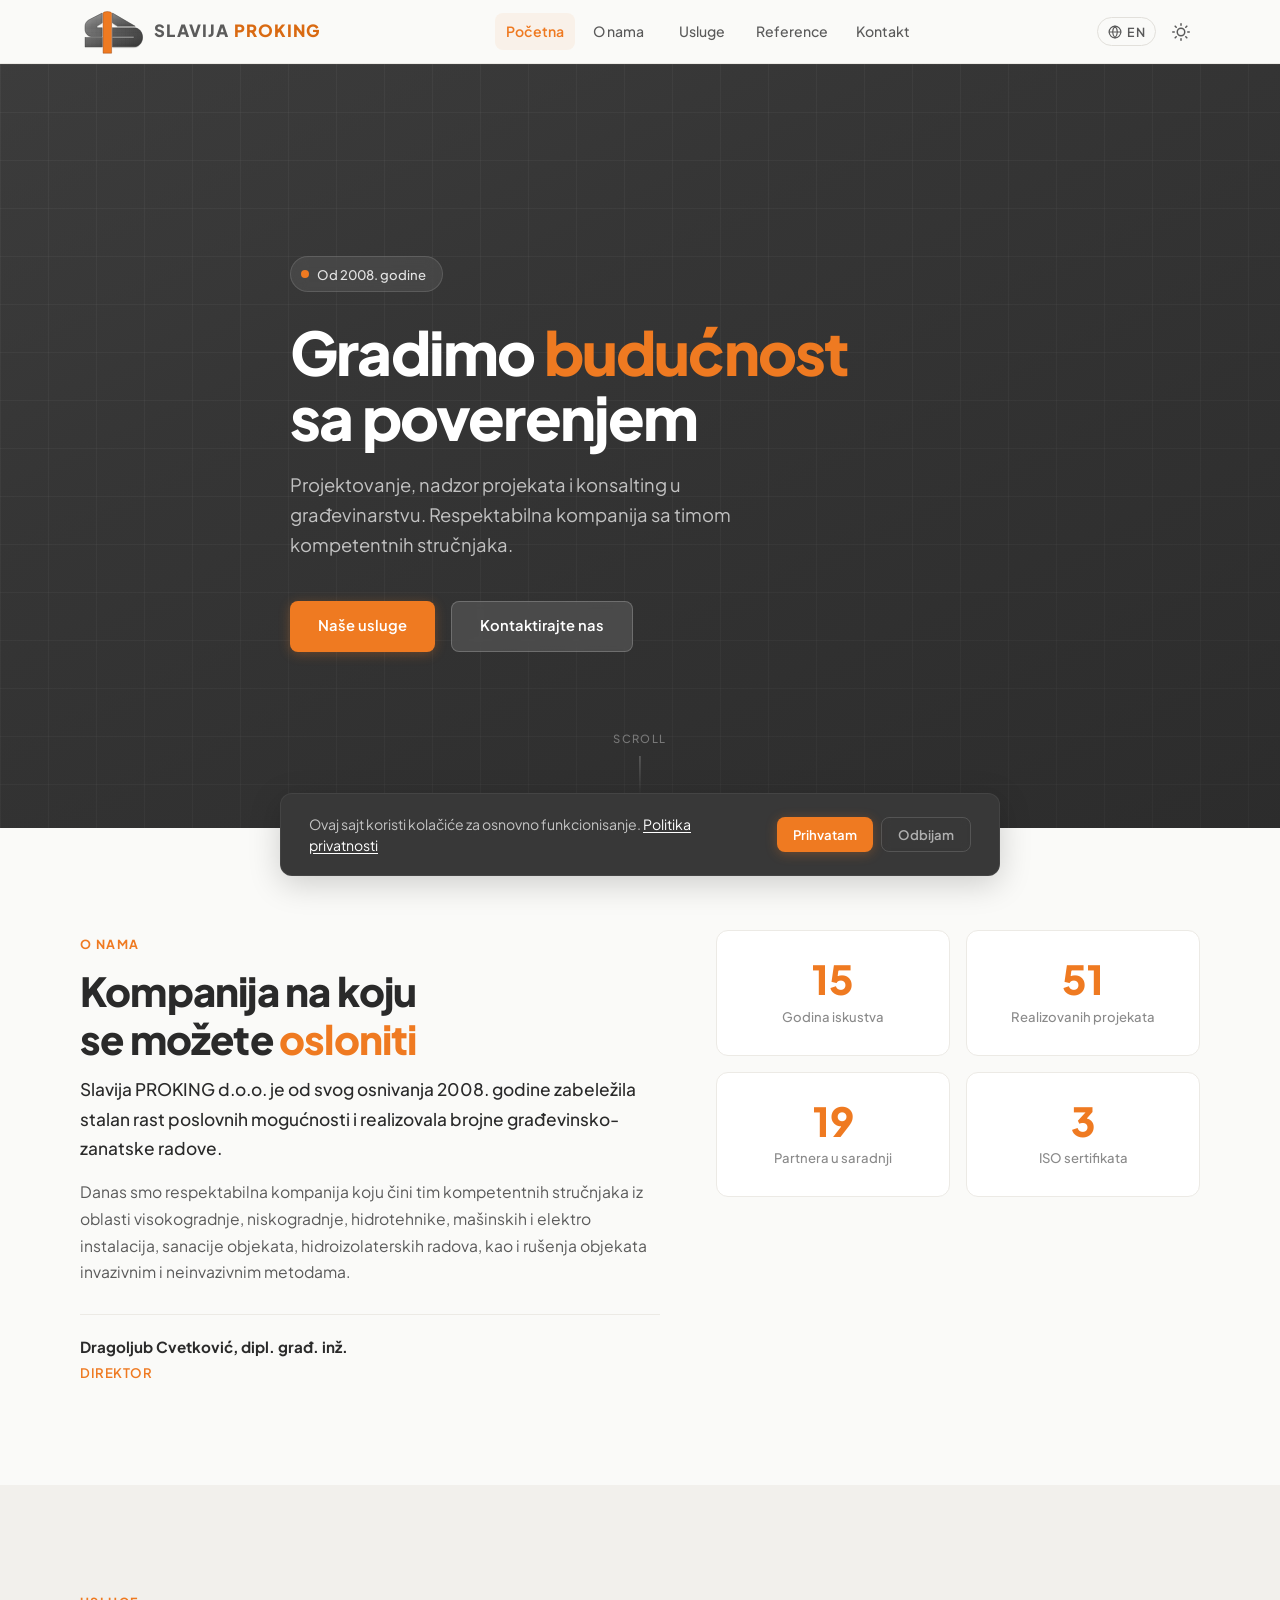
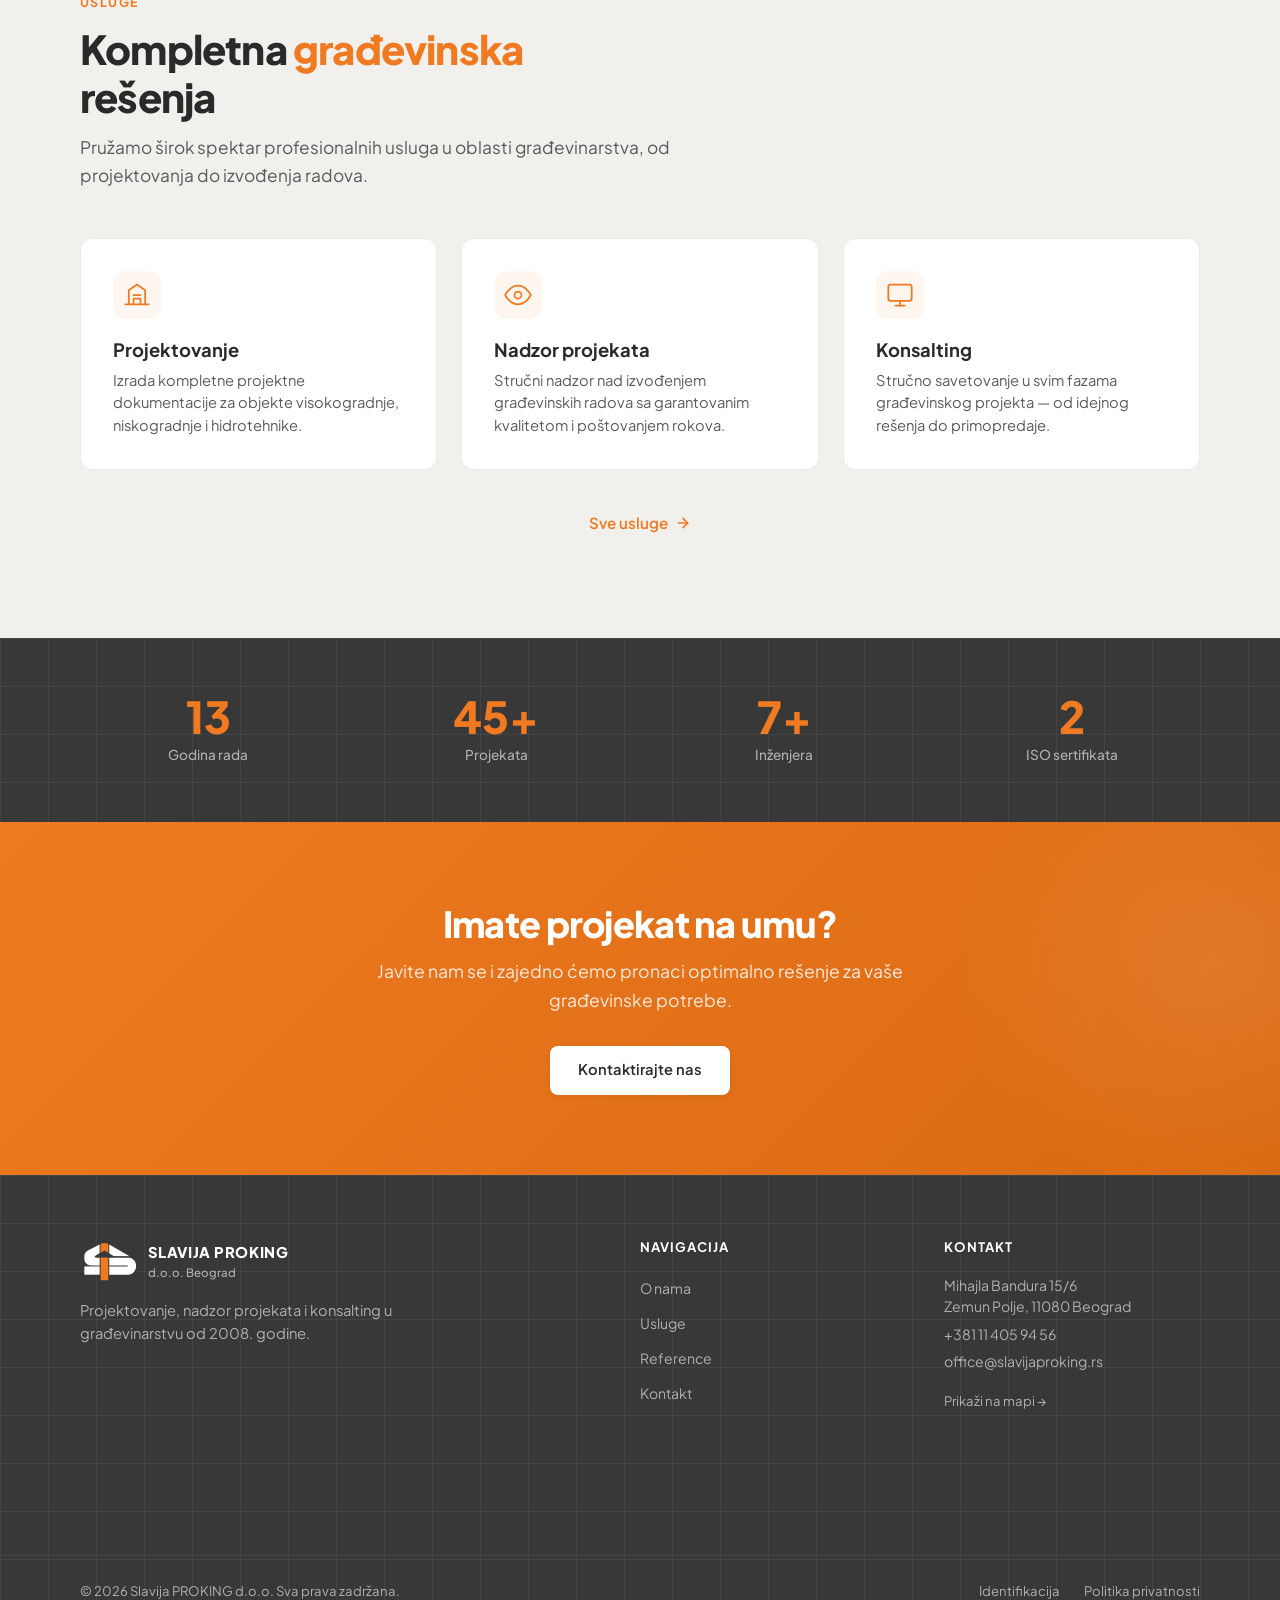
==== commit 86c9e1f4: "Cookie banner redesign, footer map thumbnail, fix Maps embed URL - Restyle cookie banner as floating" ====
--- a/index.html
+++ b/index.html
@@ -196,6 +196,11 @@
             <p>Mihajla Bandura 15/6<br>Zemun Polje, 11080 Beograd</p>
             <p>+381 11 405 94 56</p>
             <p><a href="mailto:office@slavijaproking.rs">office@slavijaproking.rs</a></p>
+            <div class="footer-map"
+                 data-consent-src="https://maps.google.com/maps?q=Ul.+Mihajla+Bandura+15,+11080+Zemun+Polje,+Beograd,+Serbia&amp;t=&amp;z=16&amp;ie=UTF8&amp;iwloc=&amp;output=embed"
+                 data-consent-title="Lokacija — Slavija PROKING">
+              <a href="https://maps.google.com/?q=Mihajla+Bandura+15,+Zemun+Polje,+11080+Beograd" target="_blank" rel="noopener" class="footer-map-link" data-i18n-text="footer.mapLink">Prikaži na mapi &rarr;</a>
+            </div>
           </div>
         </div>
       </div>
--- a/css/style.css
+++ b/css/style.css
@@ -1345,6 +1345,31 @@
 .footer-contact-info a { color: var(--color-text-on-dark-muted); }
 .footer-contact-info a:hover { color: var(--color-accent); }
 
+.footer-map {
+  margin-top: 0.5rem;
+  border-radius: var(--radius);
+  overflow: hidden;
+  height: 120px;
+}
+
+.footer-map iframe {
+  width: 100%;
+  height: 100%;
+  border: 0;
+  display: block;
+  border-radius: var(--radius);
+}
+
+.footer-map-link {
+  display: inline-flex;
+  align-items: center;
+  font-size: 0.82rem;
+  color: var(--color-text-on-dark-muted);
+  transition: color var(--transition);
+}
+
+.footer-map-link:hover { color: var(--color-accent); }
+
 .footer-bottom {
   border-top: 1px solid rgba(255,255,255,0.08);
   padding: 1.5rem 0;
@@ -1367,54 +1392,73 @@
 /* ===== Cookie Banner ===== */
 .cookie-banner {
   position: fixed;
-  bottom: 0;
-  left: 0;
-  right: 0;
+  bottom: 1.5rem;
+  left: 50%;
+  transform: translateX(-50%) translateY(20px);
   z-index: 10000;
-  background: var(--color-bg-card);
-  border-top: 1px solid var(--color-border);
-  box-shadow: 0 -4px 20px rgba(0,0,0,0.1);
-  padding: 1rem 0;
-  transform: translateY(100%);
-  transition: transform 0.4s cubic-bezier(0.4, 0, 0.2, 1);
+  width: calc(100% - 3rem);
+  max-width: 720px;
+  background: var(--color-bg-dark);
+  border-radius: var(--radius);
+  padding: 1.25rem 1.75rem;
+  box-shadow: 0 8px 32px rgba(0,0,0,0.18);
+  border: 1px solid rgba(255,255,255,0.06);
+  opacity: 0;
+  pointer-events: none;
+  transition: opacity 0.4s cubic-bezier(0.4,0,0.2,1), transform 0.4s cubic-bezier(0.4,0,0.2,1);
 }
 
 .cookie-banner.is-visible {
-  transform: translateY(0);
+  opacity: 1;
+  transform: translateX(-50%) translateY(0);
+  pointer-events: auto;
 }
 
 .cookie-banner-inner {
-  max-width: var(--max-width);
-  margin: 0 auto;
-  padding: 0 1.5rem;
   display: flex;
   align-items: center;
   justify-content: space-between;
   gap: 1.5rem;
-  flex-wrap: wrap;
 }
 
 .cookie-banner-inner p {
   margin: 0;
   font-size: 0.88rem;
-  color: var(--color-text-secondary);
-  line-height: 1.5;
+  color: rgba(255,255,255,0.7);
+  line-height: 1.45;
 }
 
 .cookie-banner-inner p a {
-  color: var(--color-accent);
-  font-weight: 600;
+  color: #fff;
+  text-decoration: underline;
+  text-underline-offset: 2px;
+}
+
+.cookie-banner-inner p a:hover {
+  opacity: 0.8;
 }
 
 .cookie-banner-btns {
   display: flex;
+  flex-shrink: 0;
   gap: 0.5rem;
-  flex-shrink: 0;
 }
 
 .cookie-banner-btns .btn {
-  padding: 0.5rem 1.25rem;
+  padding: 0.5rem 1rem;
   font-size: 0.82rem;
+}
+
+.cookie-banner .btn-ghost {
+  color: rgba(255,255,255,0.6);
+  border-color: rgba(255,255,255,0.15);
+  background: transparent;
+}
+
+.cookie-banner .btn-ghost:hover {
+  color: #fff;
+  border-color: rgba(255,255,255,0.3);
+  background: rgba(255,255,255,0.06);
 }
 
 /* ===== Map Consent ===== */
@@ -1626,6 +1670,17 @@
   .partners-grid { grid-template-columns: repeat(auto-fill, minmax(120px, 1fr)); }
   .contact-form { padding: 1.5rem; }
   .hero-scroll { display: none; }
+
+  .cookie-banner {
+    bottom: 1rem;
+    width: calc(100% - 2rem);
+    padding: 1rem 1.25rem;
+  }
+
+  .cookie-banner-inner {
+    flex-direction: column;
+    align-items: stretch;
+  }
 }
 
 @media (max-width: 400px) {
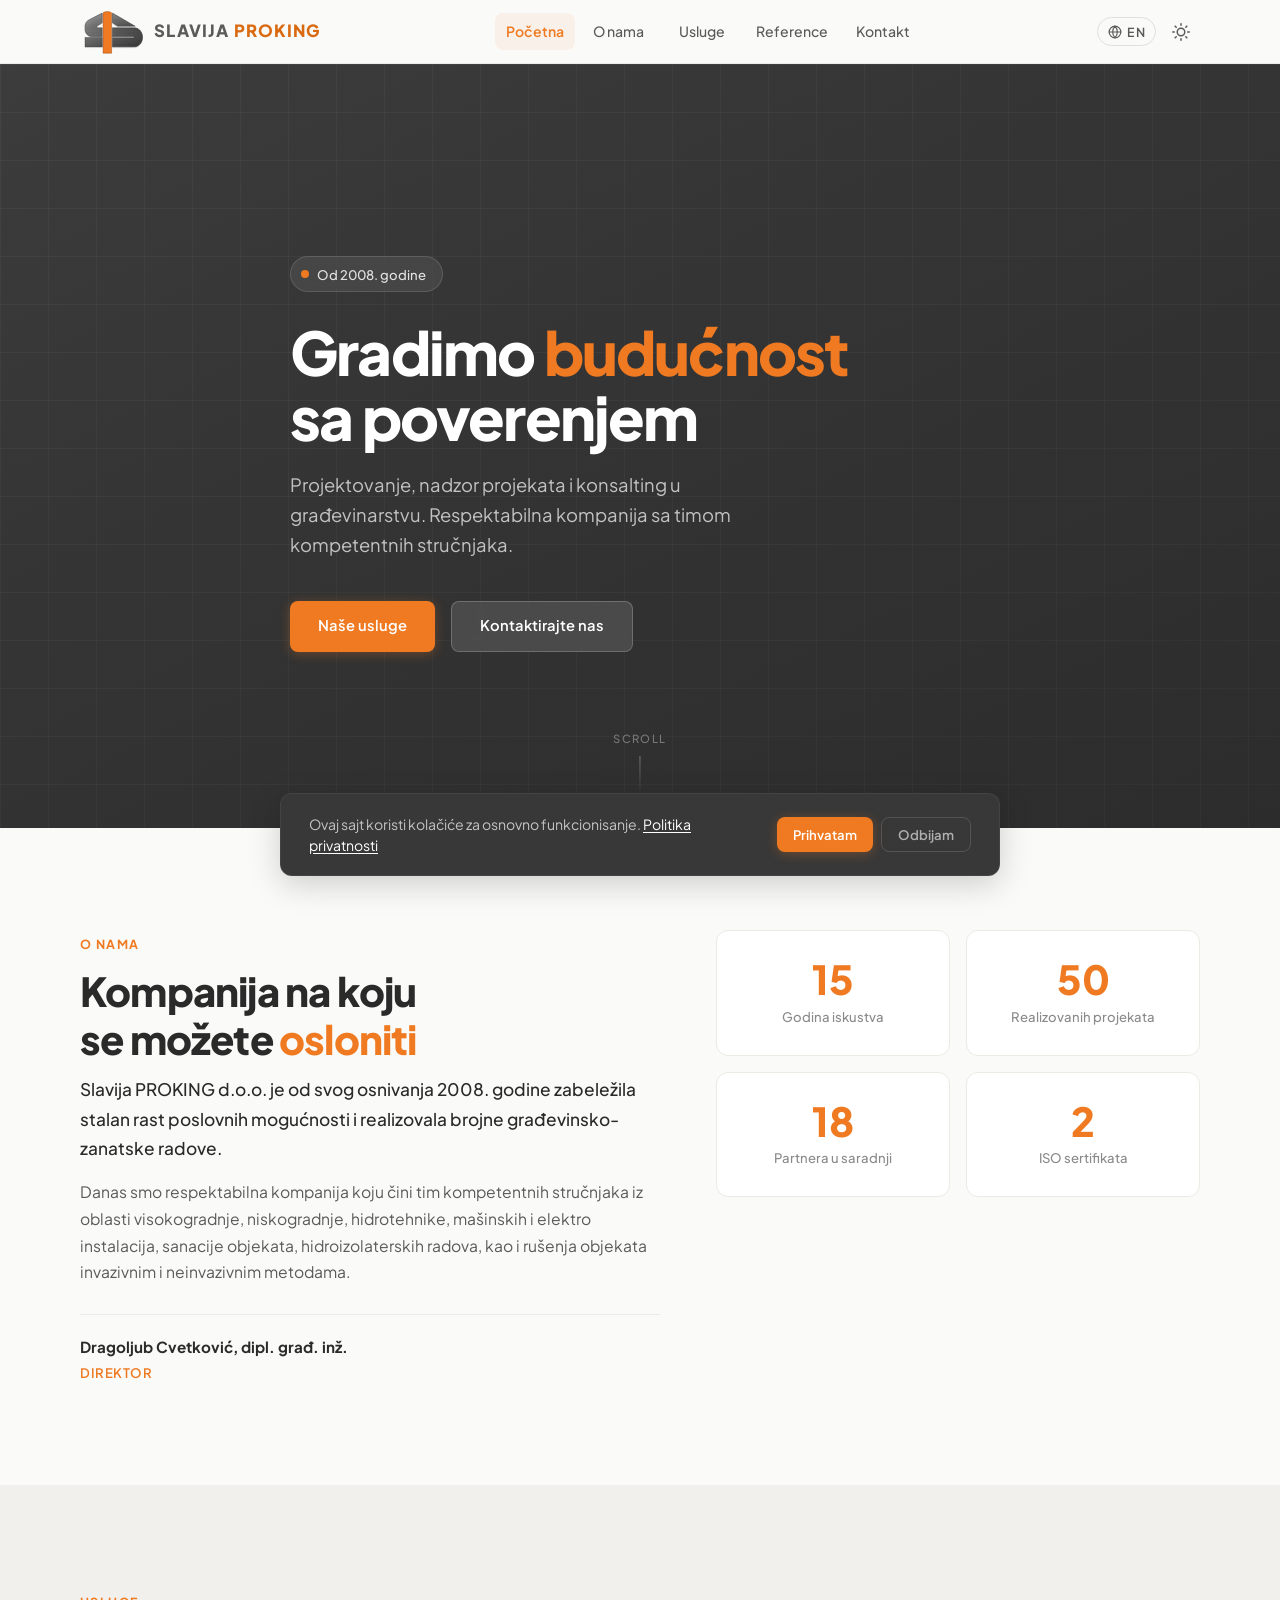
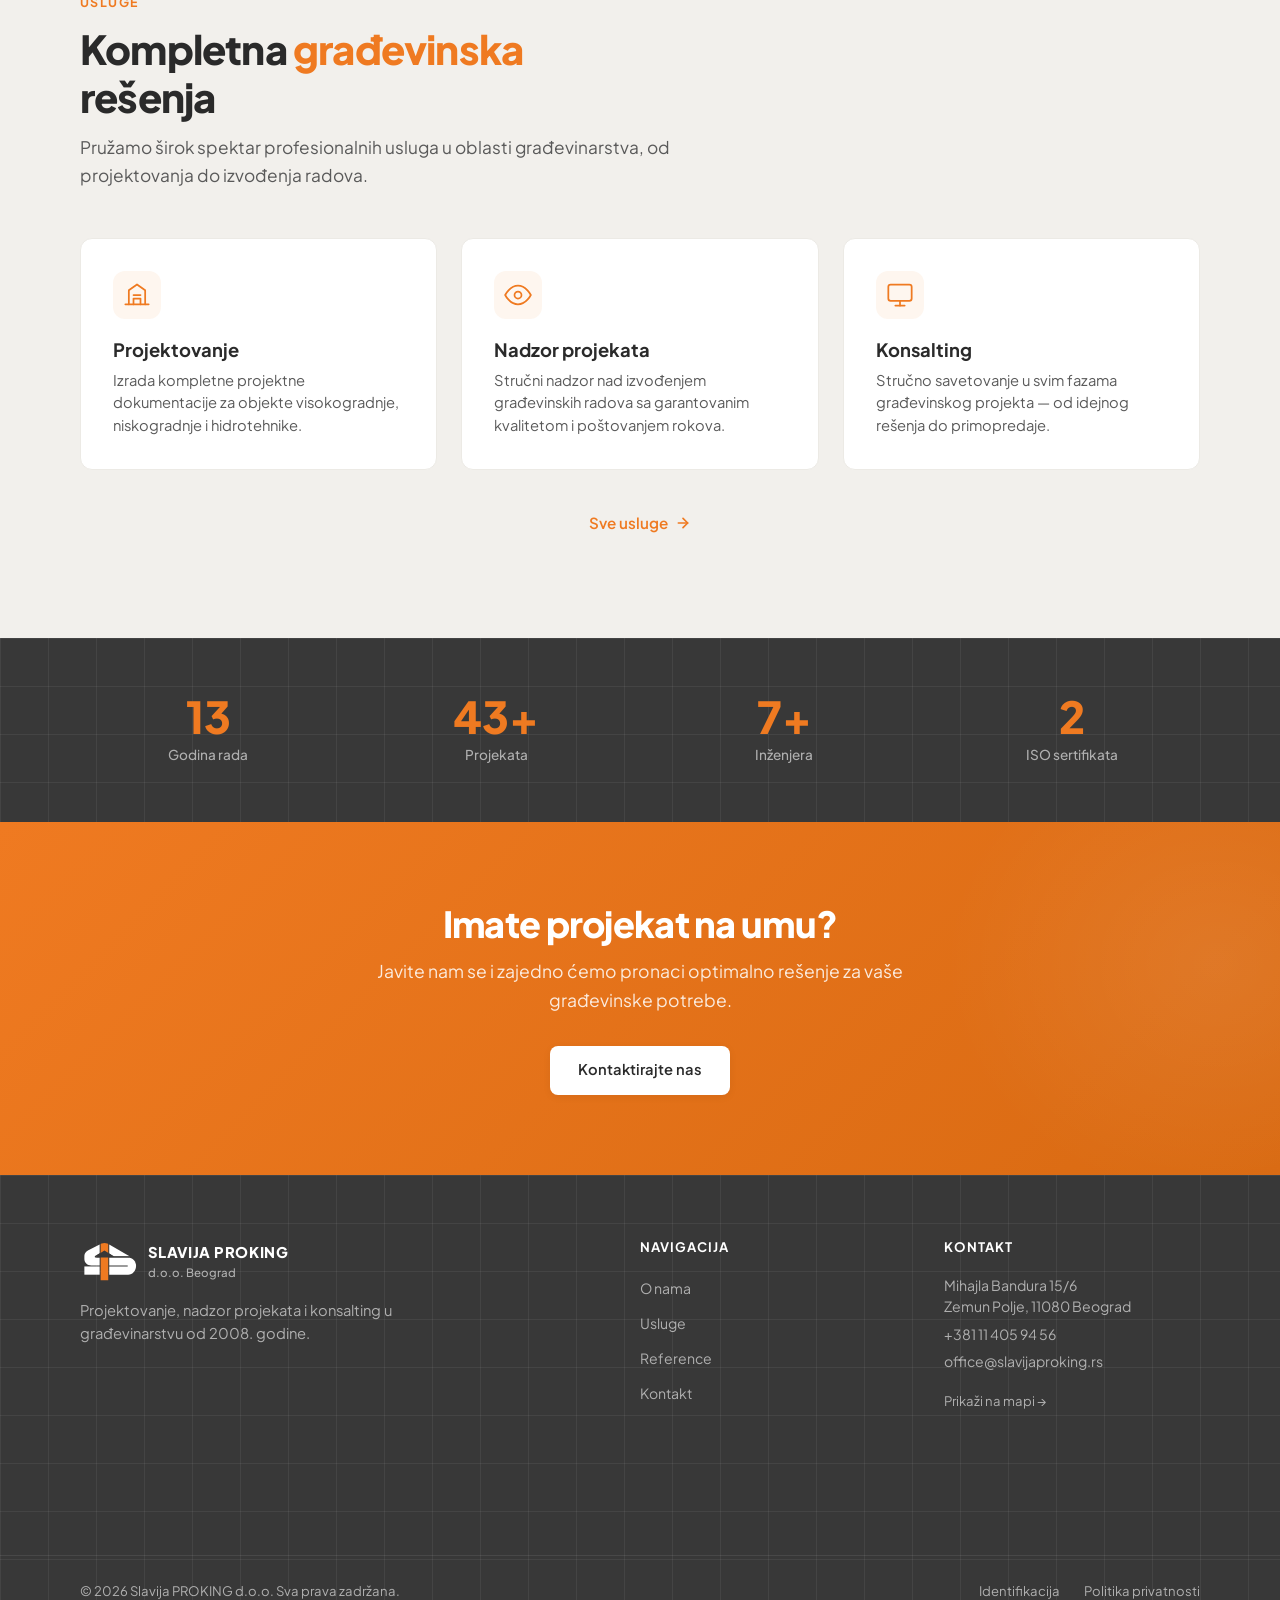
==== commit 0543c8a1: "Fix Google Maps to pin actual Slavija PROKING business listing Use the real place ID (0x475a65768533" ====
--- a/index.html
+++ b/index.html
@@ -197,9 +197,9 @@
             <p>+381 11 405 94 56</p>
             <p><a href="mailto:office@slavijaproking.rs">office@slavijaproking.rs</a></p>
             <div class="footer-map"
-                 data-consent-src="https://maps.google.com/maps?q=Ul.+Mihajla+Bandura+15,+11080+Zemun+Polje,+Beograd,+Serbia&amp;t=&amp;z=16&amp;ie=UTF8&amp;iwloc=&amp;output=embed"
+                 data-consent-src="https://www.google.com/maps/embed?pb=!1m18!1m12!1m3!1d2831!2d20.3278632!3d44.8574318!2m3!1f0!2f0!3f0!3m2!1i1024!2i768!4f13.1!3m3!1m2!1s0x475a6576853382e1%3A0xdb84a24160cf10cd!2sSlavija%20PROKING!5e0!3m2!1ssr!2srs!4v1"
                  data-consent-title="Lokacija — Slavija PROKING">
-              <a href="https://maps.google.com/?q=Mihajla+Bandura+15,+Zemun+Polje,+11080+Beograd" target="_blank" rel="noopener" class="footer-map-link" data-i18n-text="footer.mapLink">Prikaži na mapi &rarr;</a>
+              <a href="https://www.google.com/maps/place/Slavija+PROKING/@44.8574318,20.3278632,17z/data=!3m1!4b1!4m6!3m5!1s0x475a6576853382e1:0xdb84a24160cf10cd!8m2!3d44.8574318!4d20.3278632!16s%2Fg%2F11h0zl__l0" target="_blank" rel="noopener" class="footer-map-link" data-i18n-text="footer.mapLink">Prikaži na mapi &rarr;</a>
             </div>
           </div>
         </div>
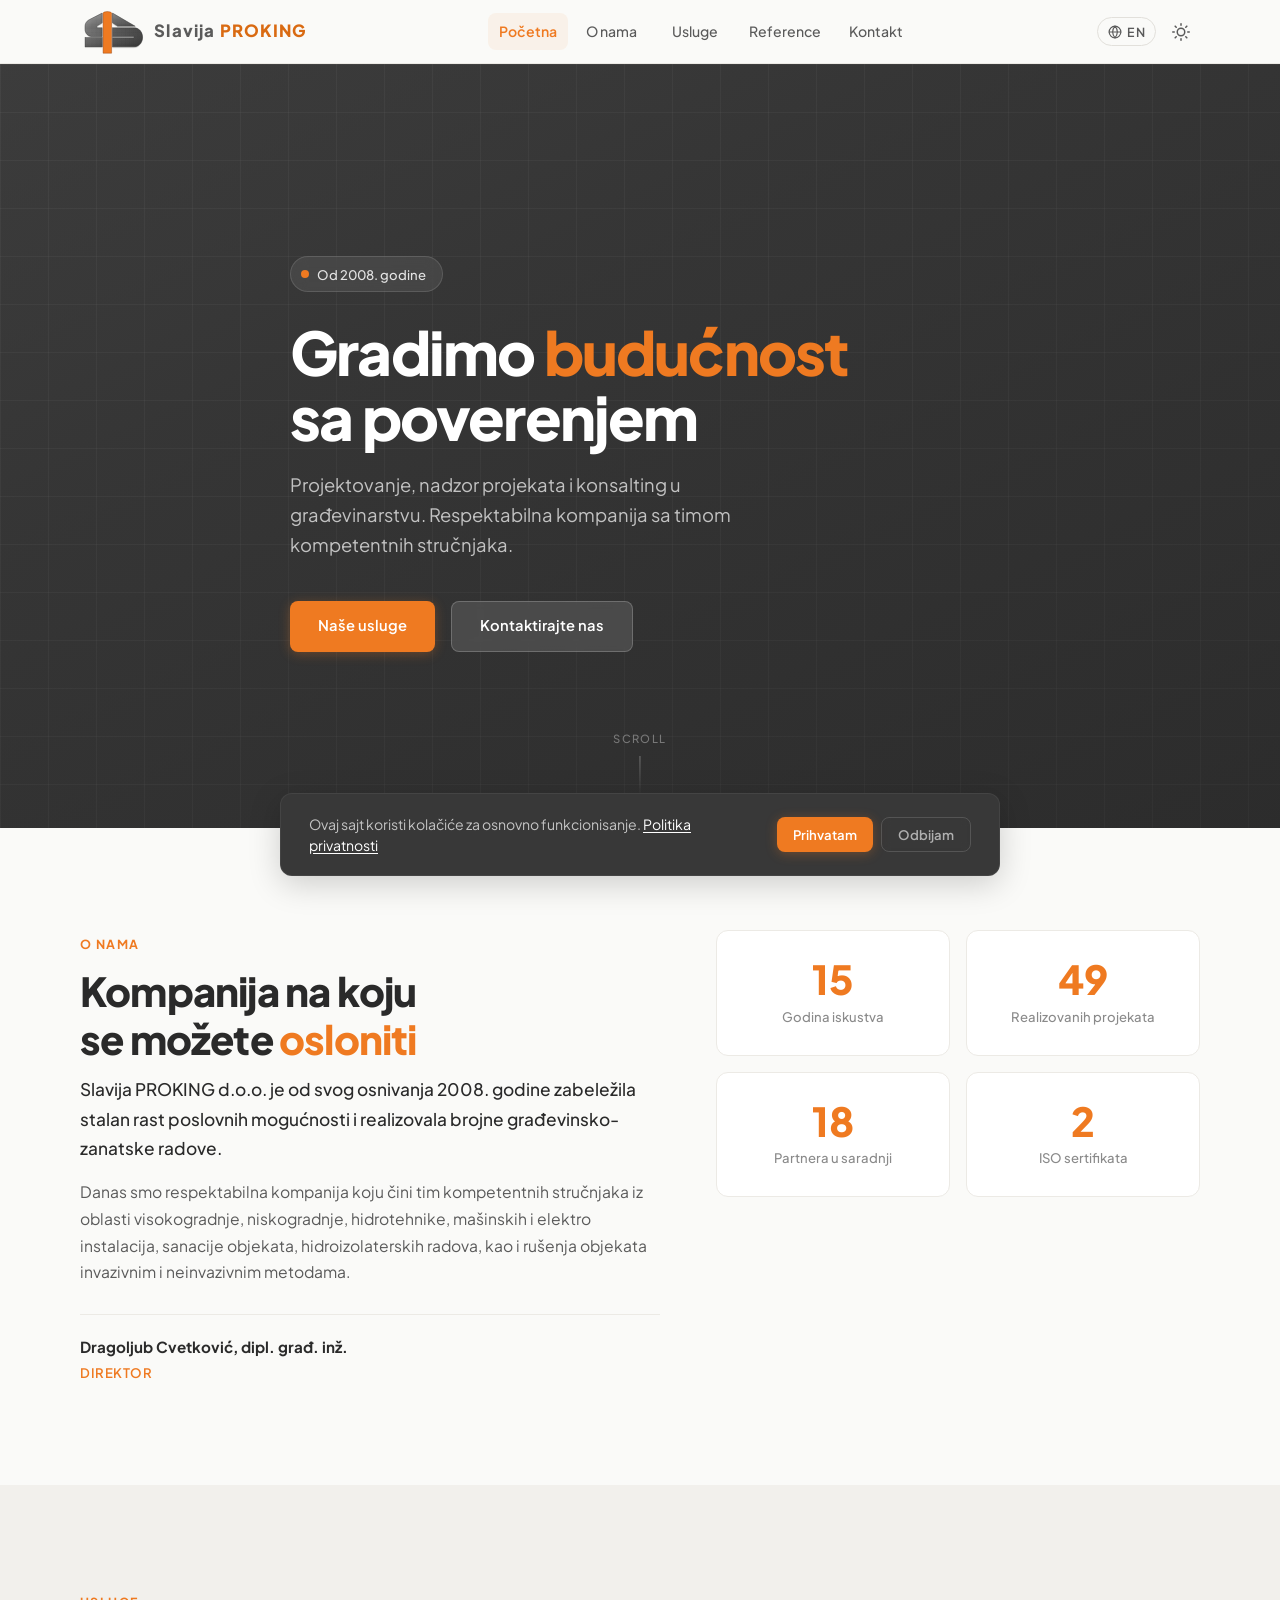
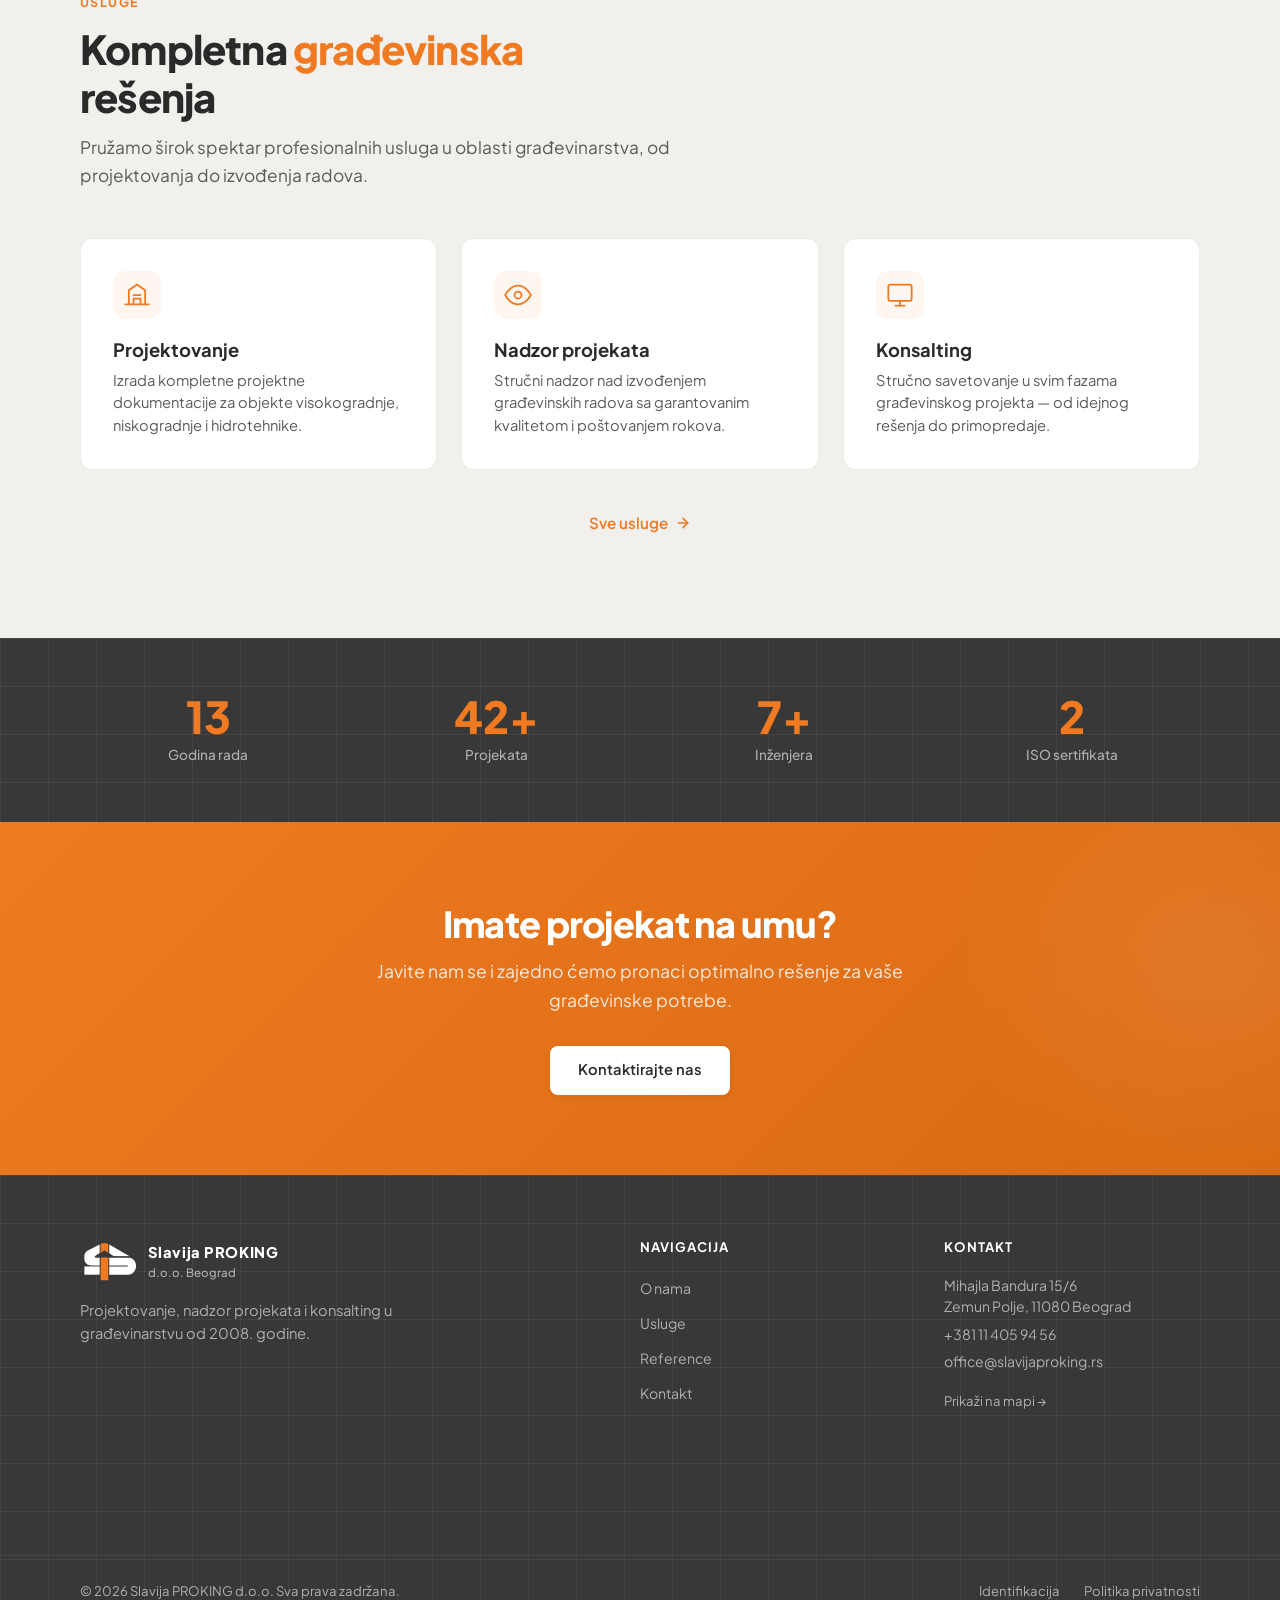
==== commit 5fede940: "Change SLAVIJA to Slavija in header and footer logo text Co-Authored-By: Claude Opus 4.6 <noreply@an" ====
--- a/index.html
+++ b/index.html
@@ -23,7 +23,7 @@
     <nav class="nav container">
       <a href="index.html" class="logo">
         <img src="images/logo-polished.svg" alt="Slavija PROKING" class="logo-icon">
-        <span class="logo-text">SLAVIJA <span class="logo-accent">PROKING</span></span>
+        <span class="logo-text">Slavija <span class="logo-accent">PROKING</span></span>
       </a>
       <div class="nav-actions">
         <button class="lang-toggle" id="langToggle" aria-label="Change language">
@@ -175,7 +175,7 @@
           <div class="footer-logo">
             <img src="images/logo-white.svg" alt="Slavija PROKING" class="footer-logo-icon">
             <div>
-              <span class="footer-logo-name">SLAVIJA PROKING</span>
+              <span class="footer-logo-name">Slavija PROKING</span>
               <span class="footer-logo-sub">d.o.o. Beograd</span>
             </div>
           </div>
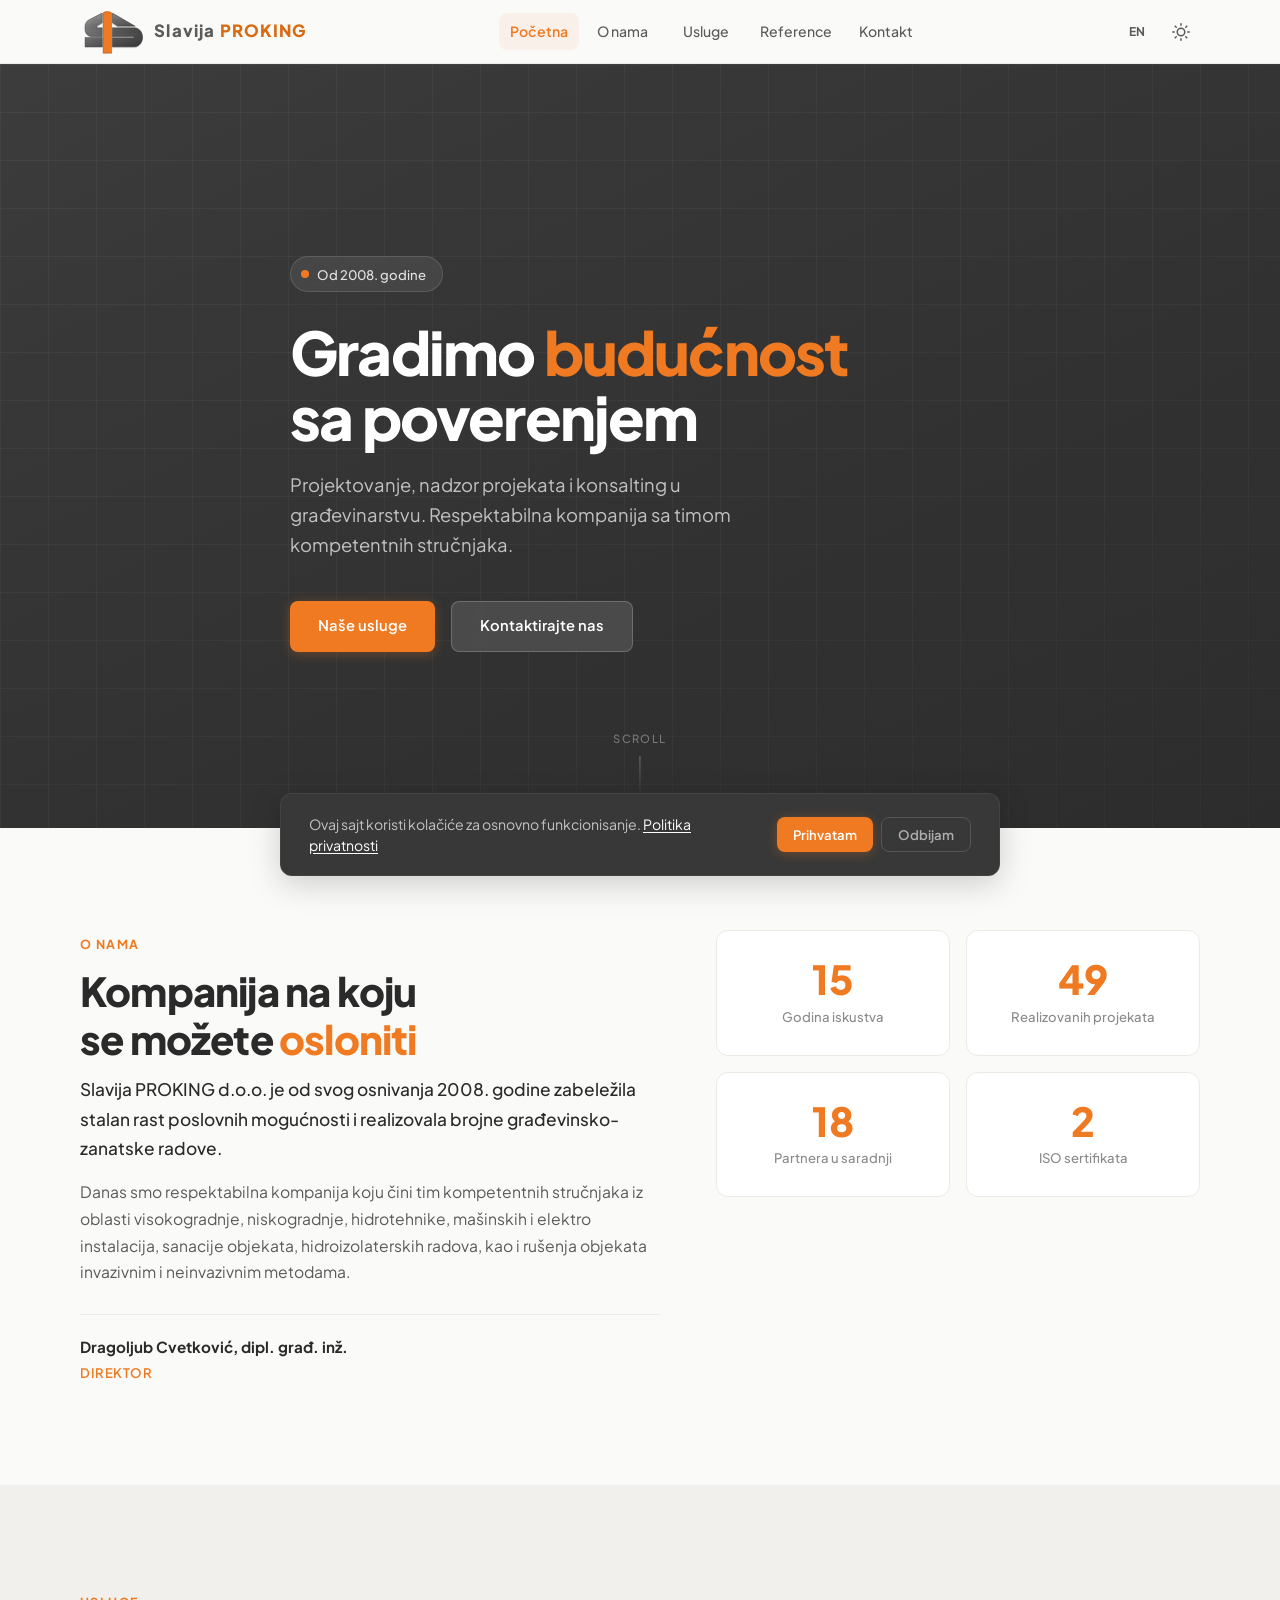
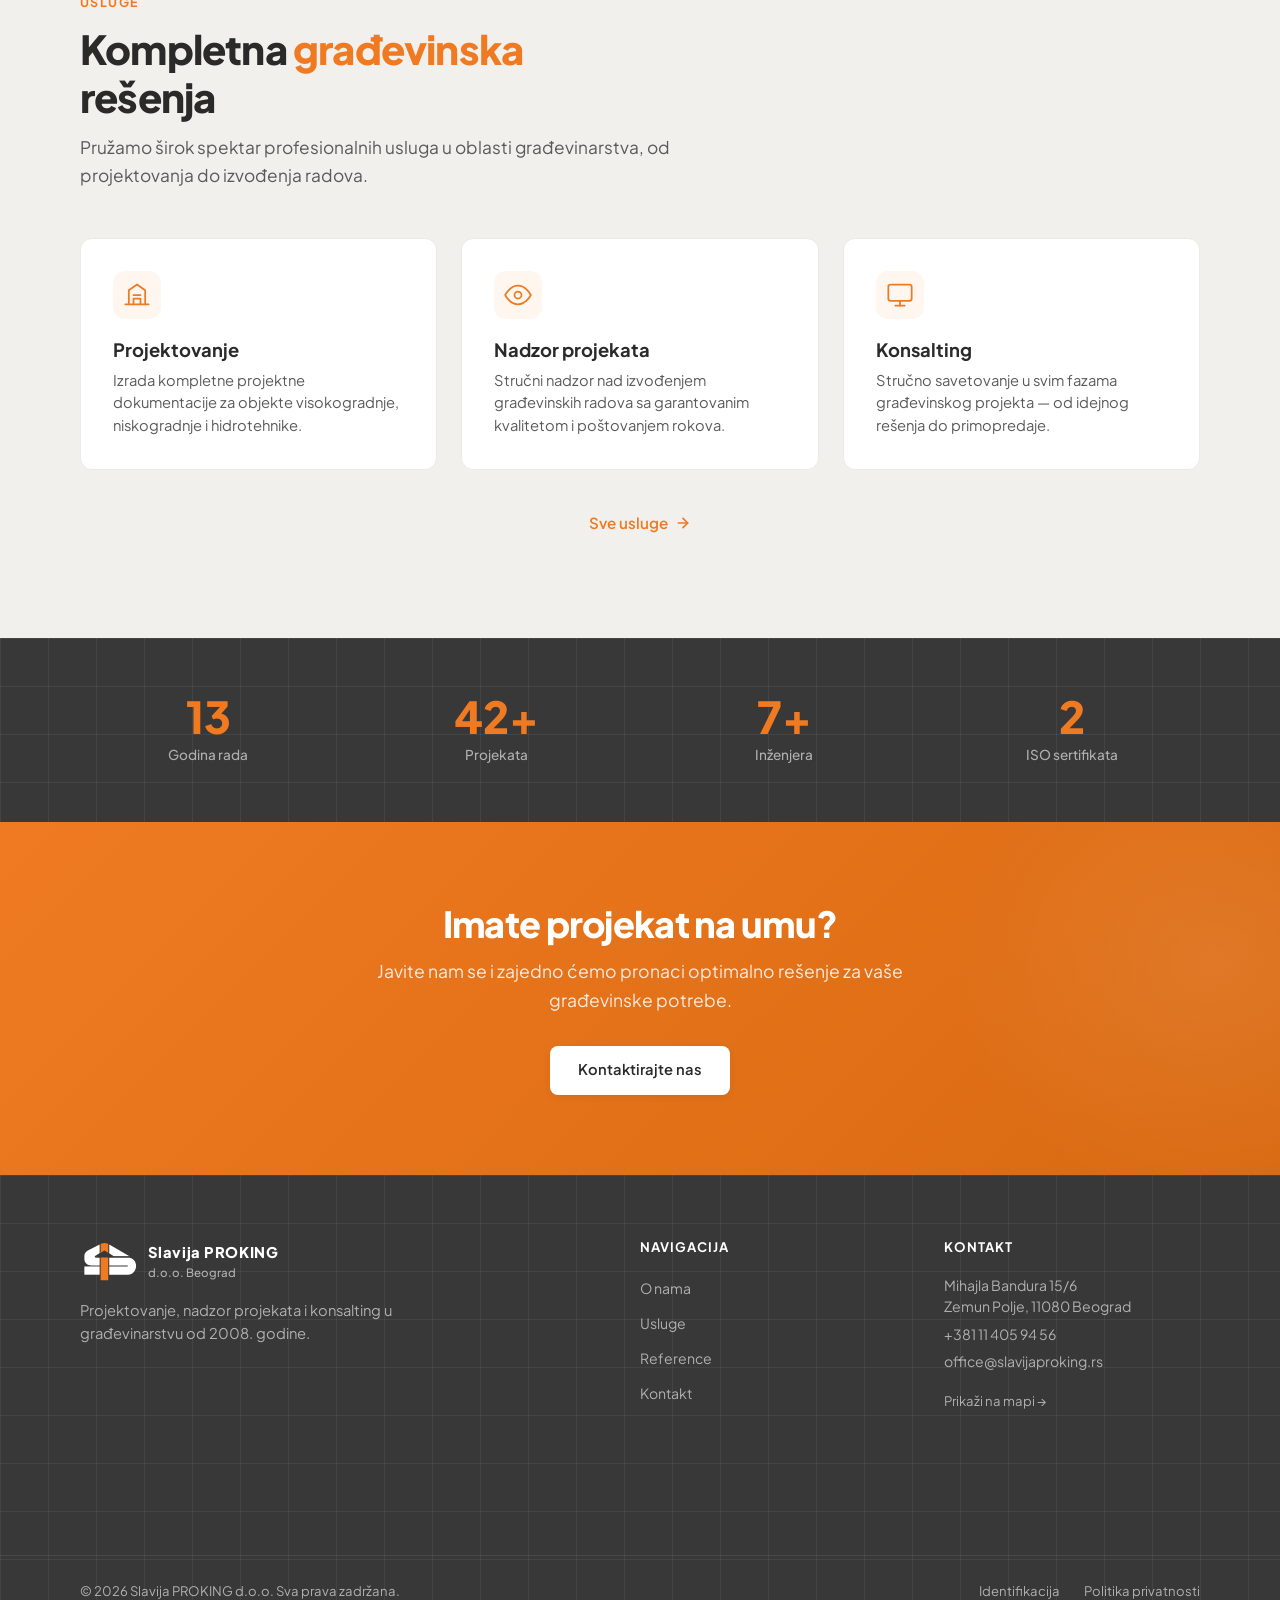
==== commit 62e12d00: "Mobile responsive overhaul and lang toggle redesign - Rework mobile nav: full-screen overlay below h" ====
--- a/index.html
+++ b/index.html
@@ -27,8 +27,7 @@
       </a>
       <div class="nav-actions">
         <button class="lang-toggle" id="langToggle" aria-label="Change language">
-          <svg width="14" height="14" viewBox="0 0 24 24" fill="none" stroke="currentColor" stroke-width="2" stroke-linecap="round" stroke-linejoin="round"><circle cx="12" cy="12" r="10"/><path d="M2 12h20"/><path d="M12 2a15.3 15.3 0 0 1 4 10 15.3 15.3 0 0 1-4 10 15.3 15.3 0 0 1-4-10 15.3 15.3 0 0 1 4-10z"/></svg>
-          <span class="lang-toggle__label">EN</span>
+          EN
         </button>
         <button class="theme-toggle" id="themeToggle" aria-label="Toggle theme">
           <svg class="icon-sun" width="18" height="18" viewBox="0 0 24 24" fill="none" stroke="currentColor" stroke-width="2" stroke-linecap="round" stroke-linejoin="round"><circle cx="12" cy="12" r="5"/><line x1="12" y1="1" x2="12" y2="3"/><line x1="12" y1="21" x2="12" y2="23"/><line x1="4.22" y1="4.22" x2="5.64" y2="5.64"/><line x1="18.36" y1="18.36" x2="19.78" y2="19.78"/><line x1="1" y1="12" x2="3" y2="12"/><line x1="21" y1="12" x2="23" y2="12"/><line x1="4.22" y1="19.78" x2="5.64" y2="18.36"/><line x1="18.36" y1="5.64" x2="19.78" y2="4.22"/></svg>
--- a/css/style.css
+++ b/css/style.css
@@ -260,26 +260,29 @@
 }
 
 .lang-toggle {
-  display: inline-flex;
-  align-items: center;
-  gap: 0.3rem;
-  padding: 0.35rem 0.65rem;
-  border: 1.5px solid var(--color-border);
-  border-radius: 100px;
+  display: flex;
+  align-items: center;
+  justify-content: center;
+  width: 38px;
+  height: 38px;
+  border: none;
+  border-radius: var(--radius-sm);
   background: transparent;
   color: var(--color-text-secondary);
-  font-size: 0.78rem;
-  font-weight: 600;
+  font-size: 0.75rem;
+  font-weight: 700;
   letter-spacing: 0.03em;
   transition: all var(--transition);
 }
 
 .lang-toggle:hover {
-  border-color: var(--color-accent);
-  color: var(--color-accent);
-}
-
-.lang-toggle svg { width: 14px; height: 14px; }
+  background: rgba(58, 58, 58, 0.06);
+  color: var(--color-accent);
+}
+
+[data-theme="dark"] .lang-toggle:hover {
+  background: rgba(255, 255, 255, 0.06);
+}
 
 .theme-toggle {
   display: flex;
@@ -1611,66 +1614,96 @@
 }
 
 /* ===== Responsive ===== */
-@media (max-width: 960px) {
+
+/* -- Tablet -- */
+@media (max-width: 900px) {
+  .footer-grid { grid-template-columns: 1fr 1fr; }
+  .contact-grid { grid-template-columns: 1fr; gap: 2.5rem; }
+  .ref-grid { grid-template-columns: 1fr; }
+}
+
+/* -- Mobile (main breakpoint) -- */
+@media (max-width: 768px) {
+  /* Hamburger visible */
   .nav-toggle { display: flex; }
 
+  .nav-actions {
+    order: unset;
+    display: flex;
+    align-items: center;
+    gap: 0.5rem;
+  }
+
+  .theme-toggle {
+    width: 38px;
+    height: 38px;
+    border: 1.5px solid var(--color-border);
+    border-radius: var(--radius-sm);
+  }
+
+  .theme-toggle:hover {
+    border-color: var(--color-accent);
+  }
+
+  /* Full-screen overlay menu below header */
   .nav-links {
+    display: none;
     position: fixed;
-    top: 0;
+    top: var(--header-height);
+    left: 0;
     right: 0;
-    width: min(320px, 85vw);
-    height: 100vh;
-    height: 100dvh;
+    bottom: 0;
+    z-index: 9999;
     flex-direction: column;
-    align-items: stretch;
-    justify-content: center;
-    gap: 0;
-    padding: 2rem;
-    background: var(--color-bg-card);
-    box-shadow: var(--shadow-xl);
-    transform: translateX(100%);
-    transition: transform var(--transition);
-    z-index: 999;
+    padding: 1.5rem;
+    gap: 0.25rem;
+    background: var(--color-bg);
+    overflow-y: auto;
   }
 
-  [data-theme="dark"] .nav-links {
-    background: var(--color-bg-dark-alt);
-  }
-
-  .nav-links.is-open { transform: translateX(0); }
+  .nav-links.is-open { display: flex; }
 
   .nav-links li { text-align: left; min-width: 0; }
 
   .nav-link {
+    display: block;
+    text-align: left;
     font-size: 1.1rem;
     padding: 0.85rem 1rem;
+    border-radius: var(--radius-sm);
   }
 
+  /* Solid header bg when menu open */
+  .header:has(.nav-links.is-open) {
+    backdrop-filter: none;
+    -webkit-backdrop-filter: none;
+    background: var(--color-bg);
+  }
+
+  /* Hero */
+  .hero { min-height: 85vh; }
   .hero-inner { padding: 4rem 0; }
+  .hero-scroll { display: none; }
+
+  /* Grids to single column */
   .about-grid { grid-template-columns: 1fr; gap: 2.5rem; }
   .stats-banner-inner { grid-template-columns: repeat(2, 1fr); gap: 1.5rem; }
   .services-highlights { grid-template-columns: 1fr; }
+  .services-grid { grid-template-columns: 1fr; }
+  .values-grid { grid-template-columns: 1fr; }
   .contact-grid { grid-template-columns: 1fr; gap: 2.5rem; }
   .footer-grid { grid-template-columns: 1fr; gap: 2rem; }
   .ref-grid { grid-template-columns: 1fr; }
-}
-
-@media (max-width: 640px) {
-  .hero h1 { font-size: clamp(1.8rem, 8vw, 2.5rem); }
-  .hero-text { font-size: 1rem; }
-  .hero-actions { flex-direction: column; gap: 0.75rem; }
-  .hero-actions .btn { width: 100%; justify-content: center; }
-
-  .services-grid { grid-template-columns: 1fr; }
-  .values-grid { grid-template-columns: 1fr; }
-  .section-title { font-size: clamp(1.5rem, 6vw, 2rem); }
-
-  .certs-banner-items { flex-direction: column; align-items: center; }
-  .cert-badge { width: 100%; max-width: 280px; }
-  .partners-grid { grid-template-columns: repeat(auto-fill, minmax(120px, 1fr)); }
+  .ident-grid { grid-template-columns: 1fr; }
+
+  /* Footer */
+  .footer-bottom-inner { flex-direction: column; text-align: center; gap: 0.75rem; }
+
+  /* Form */
+  .form-row { grid-template-columns: 1fr; }
   .contact-form { padding: 1.5rem; }
-  .hero-scroll { display: none; }
-
+
+  /* Cookie banner */
   .cookie-banner {
     bottom: 1rem;
     width: calc(100% - 2rem);
@@ -1683,7 +1716,22 @@
   }
 }
 
-@media (max-width: 400px) {
+/* -- Small phone -- */
+@media (max-width: 480px) {
+  .hero h1 { font-size: clamp(1.8rem, 8vw, 2.5rem); }
+  .hero-text { font-size: 1rem; }
+  .hero-actions { flex-direction: column; gap: 0.75rem; }
+  .hero-actions .btn { width: 100%; justify-content: center; }
+
+  .section-title { font-size: clamp(1.5rem, 6vw, 2rem); }
+
+  .certs-banner-items { flex-direction: column; align-items: center; }
+  .cert-badge { width: 100%; max-width: 280px; }
+  .partners-grid { grid-template-columns: repeat(auto-fill, minmax(120px, 1fr)); }
+
   .stats-banner-inner { grid-template-columns: 1fr; }
   .about-stats { grid-template-columns: 1fr; }
-}
+
+  .logo-text { font-size: 0.9rem; }
+  .logo-icon { height: 38px; }
+}
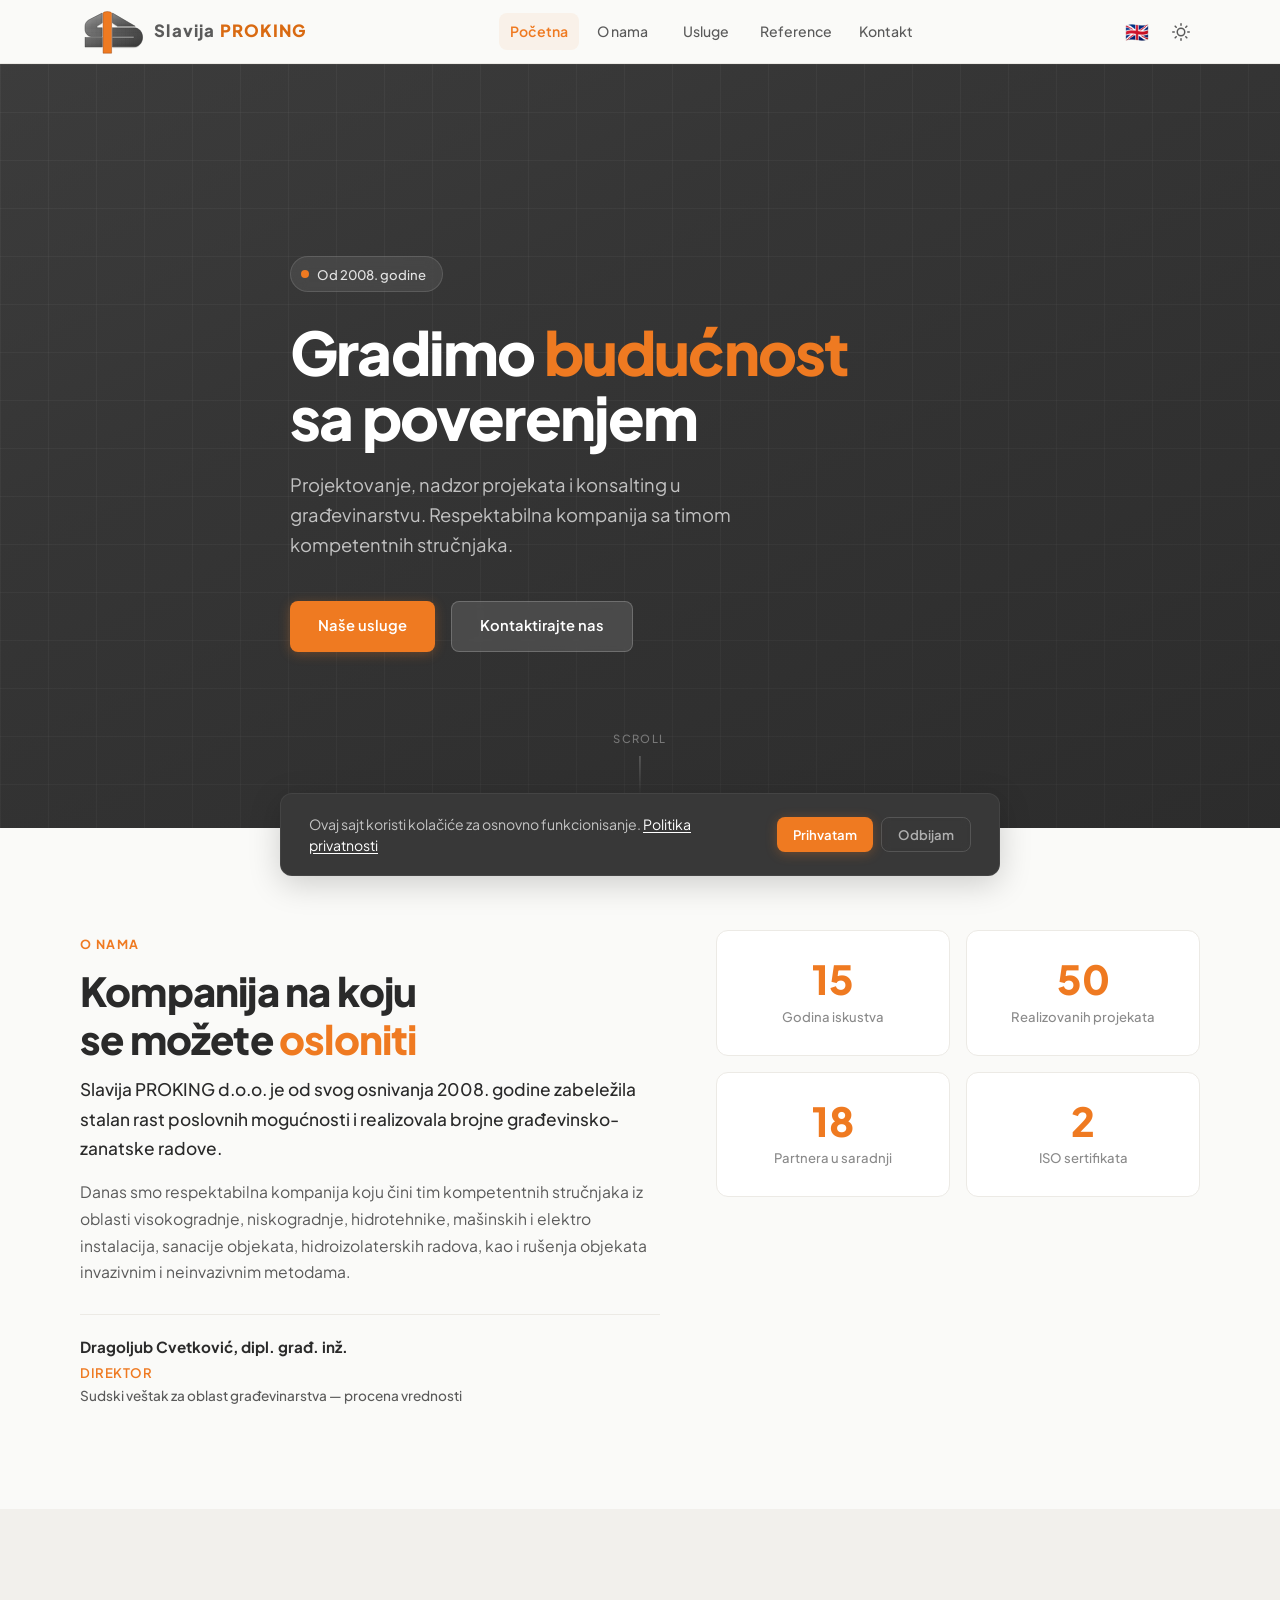
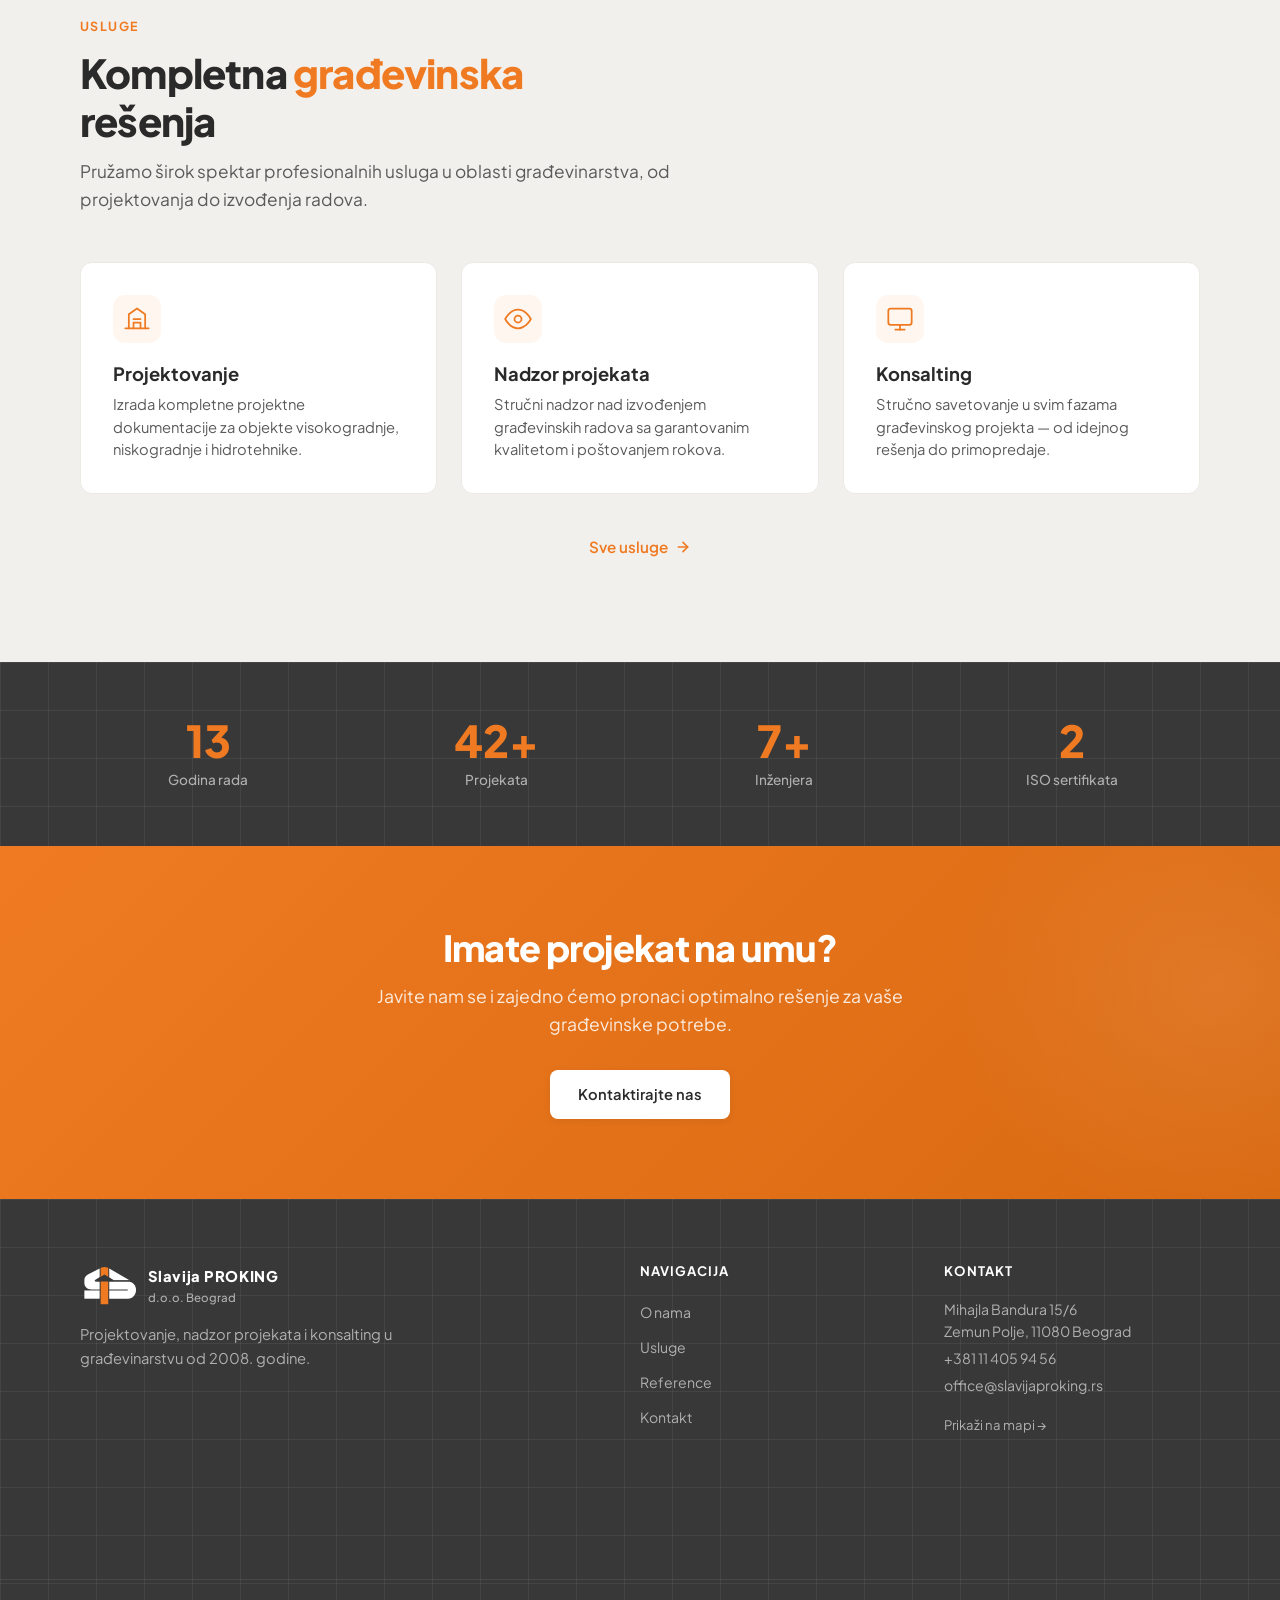
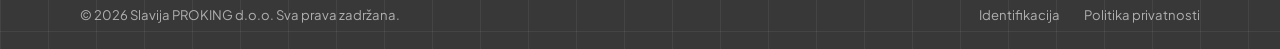
==== commit 9e2e843e: "Major content update: references, credentials, flags, mobile fix - Add 20 new project references (20" ====
--- a/index.html
+++ b/index.html
@@ -26,8 +26,8 @@
         <span class="logo-text">Slavija <span class="logo-accent">PROKING</span></span>
       </a>
       <div class="nav-actions">
-        <button class="lang-toggle" id="langToggle" aria-label="Change language">
-          EN
+        <button class="lang-toggle" id="langToggle" aria-label="Change language">🇬🇧
+
         </button>
         <button class="theme-toggle" id="themeToggle" aria-label="Toggle theme">
           <svg class="icon-sun" width="18" height="18" viewBox="0 0 24 24" fill="none" stroke="currentColor" stroke-width="2" stroke-linecap="round" stroke-linejoin="round"><circle cx="12" cy="12" r="5"/><line x1="12" y1="1" x2="12" y2="3"/><line x1="12" y1="21" x2="12" y2="23"/><line x1="4.22" y1="4.22" x2="5.64" y2="5.64"/><line x1="18.36" y1="18.36" x2="19.78" y2="19.78"/><line x1="1" y1="12" x2="3" y2="12"/><line x1="21" y1="12" x2="23" y2="12"/><line x1="4.22" y1="19.78" x2="5.64" y2="18.36"/><line x1="18.36" y1="5.64" x2="19.78" y2="4.22"/></svg>
@@ -78,6 +78,7 @@
             <div class="about-director">
               <strong>Dragoljub Cvetković, dipl. građ. inž.</strong>
               <span data-i18n-text="about.director.title">Direktor</span>
+              <span class="director-credential" data-i18n-text="about.director.credentials">Sudski veštak za oblast građevinarstva — procena vrednosti</span>
             </div>
           </div>
           <div class="about-stats reveal">
--- a/css/style.css
+++ b/css/style.css
@@ -193,15 +193,9 @@
   transition: color 0.35s ease;
 }
 
-/* Hover: swap colors */
-.logo:hover .logo-text { color: #d96a12; }
-.logo:hover .logo-text .logo-accent { color: #5b5b5b; }
-
 /* Dark mode logo text */
 [data-theme="dark"] .logo-text { color: #b0b0b0; }
 [data-theme="dark"] .logo-text .logo-accent { color: #f59542; }
-[data-theme="dark"] .logo:hover .logo-text { color: #f59542; }
-[data-theme="dark"] .logo:hover .logo-text .logo-accent { color: #b0b0b0; }
 
 /* Dark mode logo SVG swap — handled via JS */
 
@@ -269,9 +263,8 @@
   border-radius: var(--radius-sm);
   background: transparent;
   color: var(--color-text-secondary);
-  font-size: 0.75rem;
-  font-weight: 700;
-  letter-spacing: 0.03em;
+  font-size: 1.2rem;
+  line-height: 1;
   transition: all var(--transition);
 }
 
@@ -720,6 +713,23 @@
   font-weight: 600;
   text-transform: uppercase;
   letter-spacing: 0.04em;
+}
+
+.director-credential {
+  color: var(--color-text-secondary) !important;
+  text-transform: none !important;
+  font-weight: 500 !important;
+  font-size: 0.85rem !important;
+  letter-spacing: 0 !important;
+}
+
+.about-activity {
+  font-size: 0.85rem;
+  font-weight: 600;
+  text-transform: uppercase;
+  letter-spacing: 0.04em;
+  color: var(--color-accent);
+  margin-bottom: 1rem !important;
 }
 
 .about-stats {
@@ -1721,7 +1731,7 @@
   .hero h1 { font-size: clamp(1.8rem, 8vw, 2.5rem); }
   .hero-text { font-size: 1rem; }
   .hero-actions { flex-direction: column; gap: 0.75rem; }
-  .hero-actions .btn { width: 100%; justify-content: center; }
+  .hero-actions .btn { justify-content: center; }
 
   .section-title { font-size: clamp(1.5rem, 6vw, 2rem); }
 
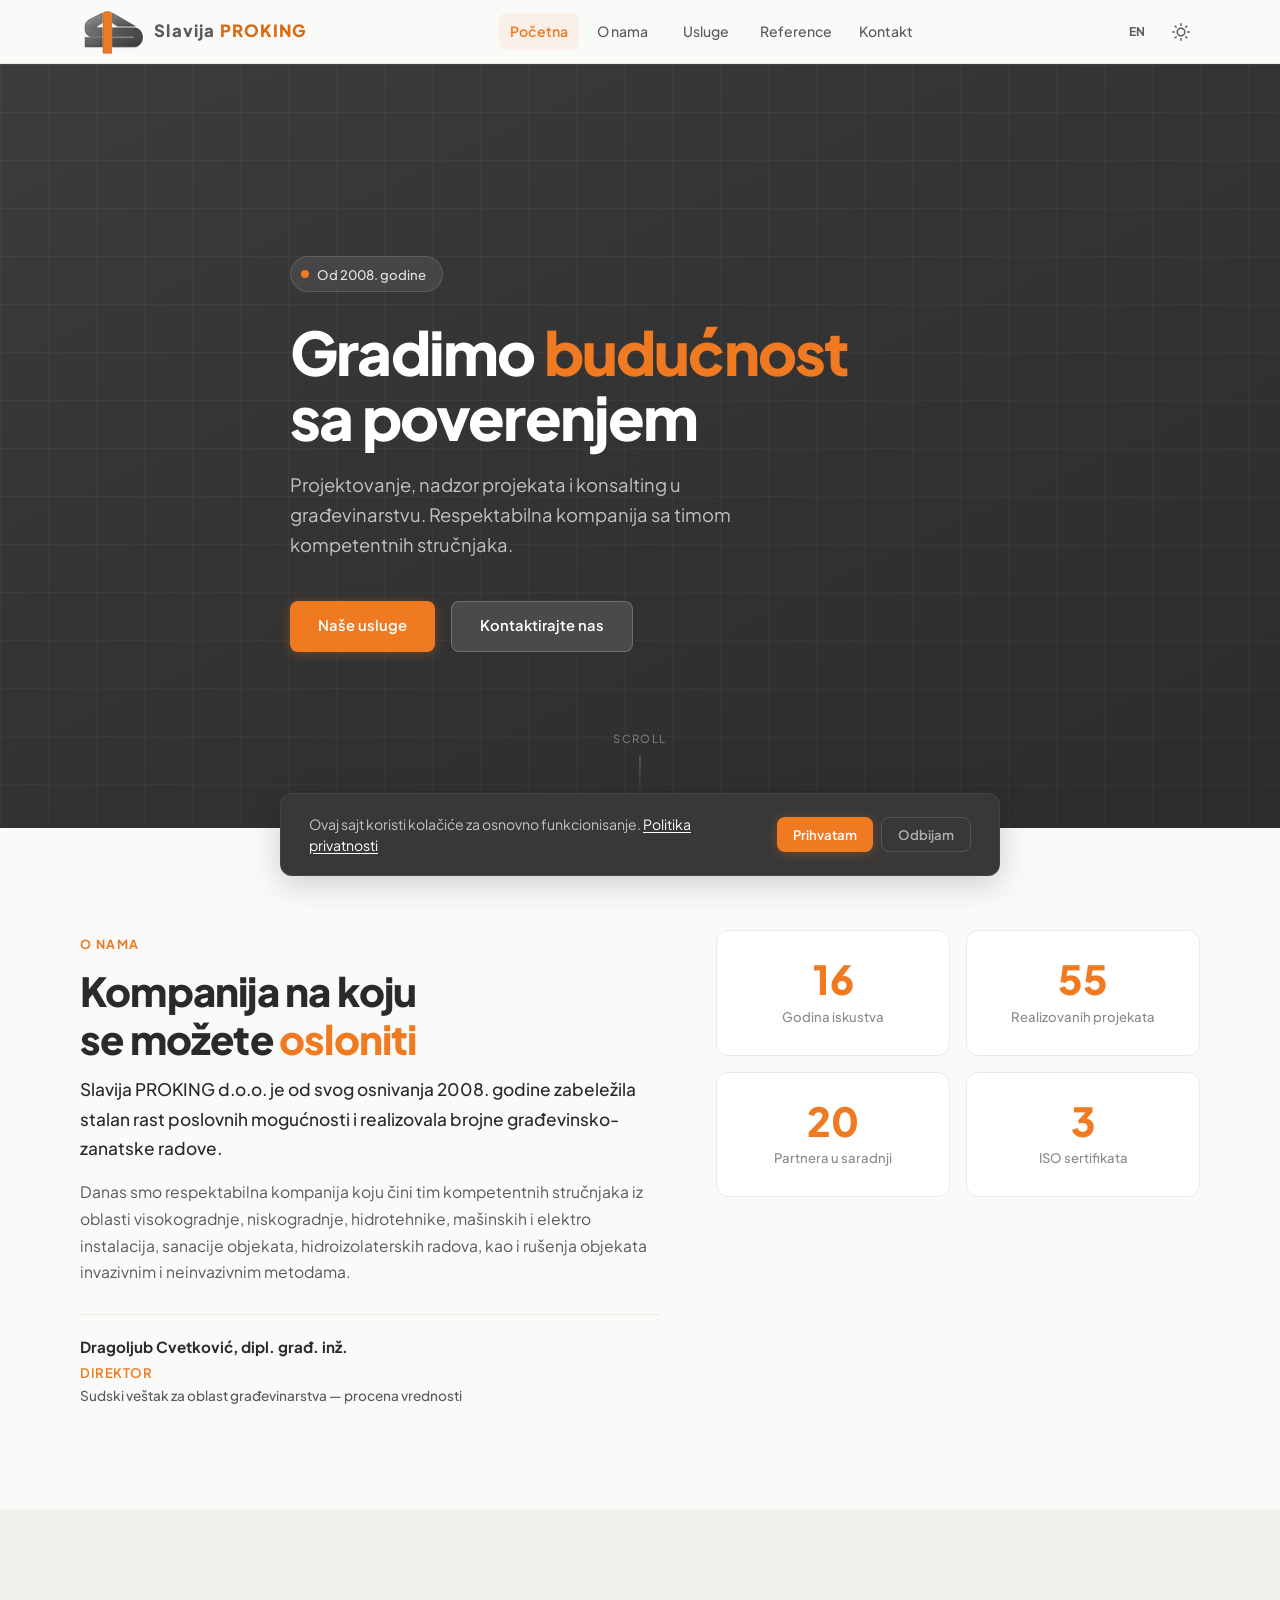
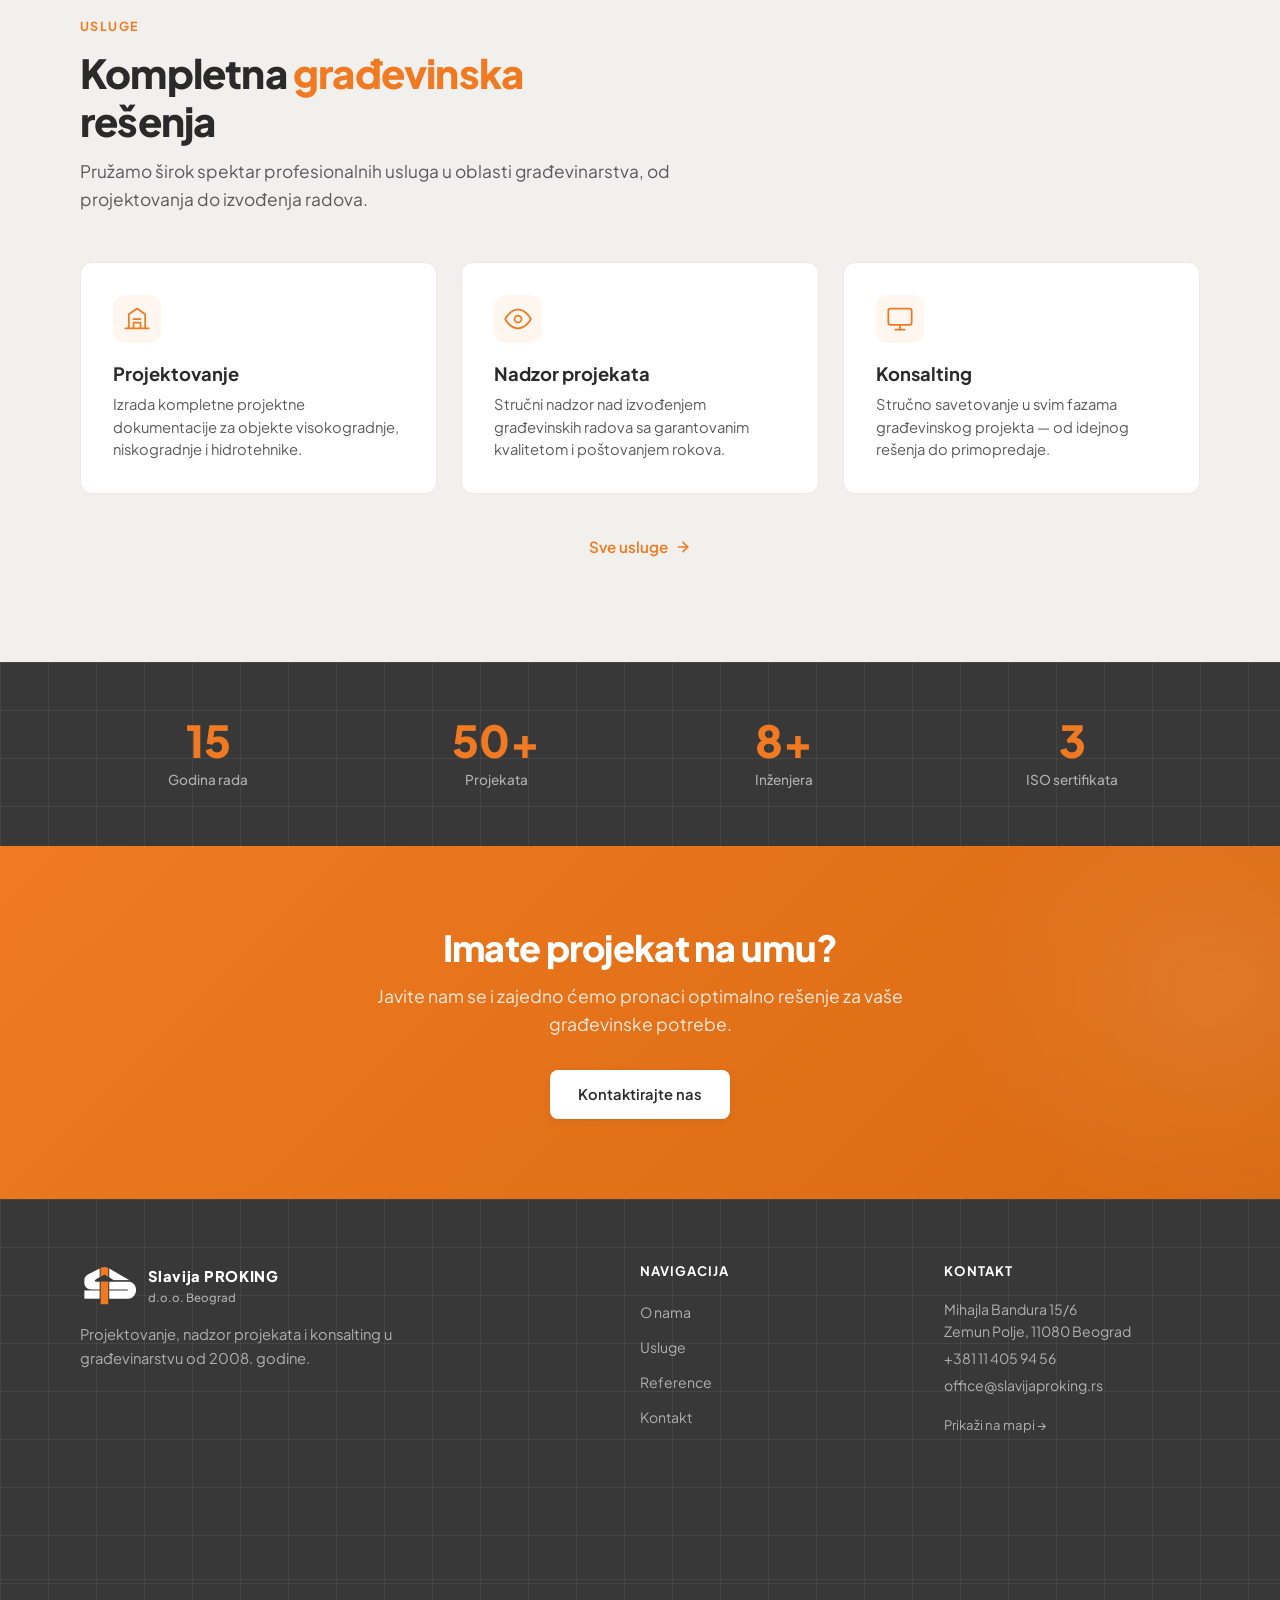
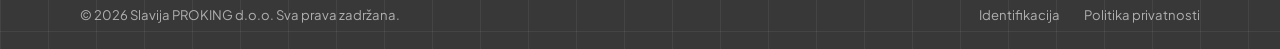
==== commit cb9f10cc: "Revert flags to EN/SR text in language toggle Co-Authored-By: Claude Opus 4.6 <noreply@anthropic.com" ====
--- a/index.html
+++ b/index.html
@@ -26,7 +26,7 @@
         <span class="logo-text">Slavija <span class="logo-accent">PROKING</span></span>
       </a>
       <div class="nav-actions">
-        <button class="lang-toggle" id="langToggle" aria-label="Change language">🇬🇧
+        <button class="lang-toggle" id="langToggle" aria-label="Change language">EN
 
         </button>
         <button class="theme-toggle" id="themeToggle" aria-label="Toggle theme">
--- a/css/style.css
+++ b/css/style.css
@@ -263,8 +263,9 @@
   border-radius: var(--radius-sm);
   background: transparent;
   color: var(--color-text-secondary);
-  font-size: 1.2rem;
-  line-height: 1;
+  font-size: 0.75rem;
+  font-weight: 700;
+  letter-spacing: 0.03em;
   transition: all var(--transition);
 }
 
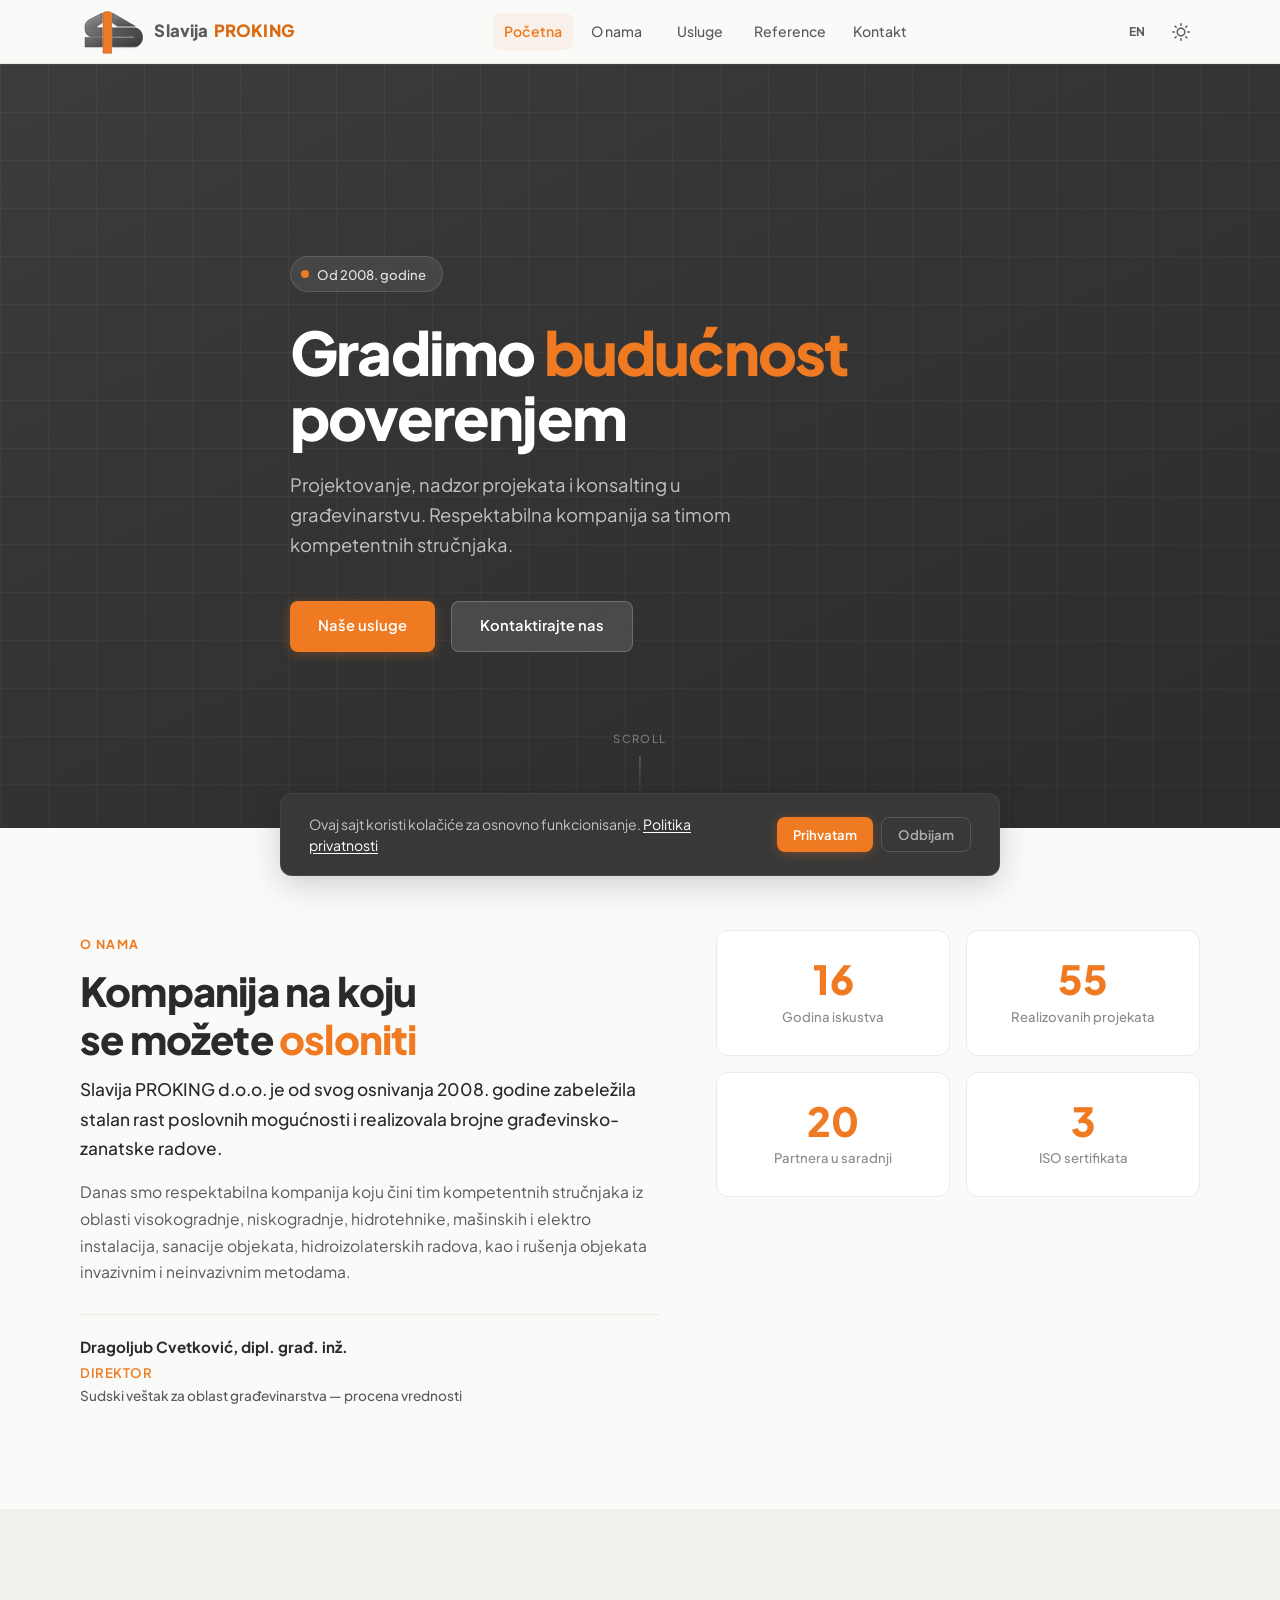
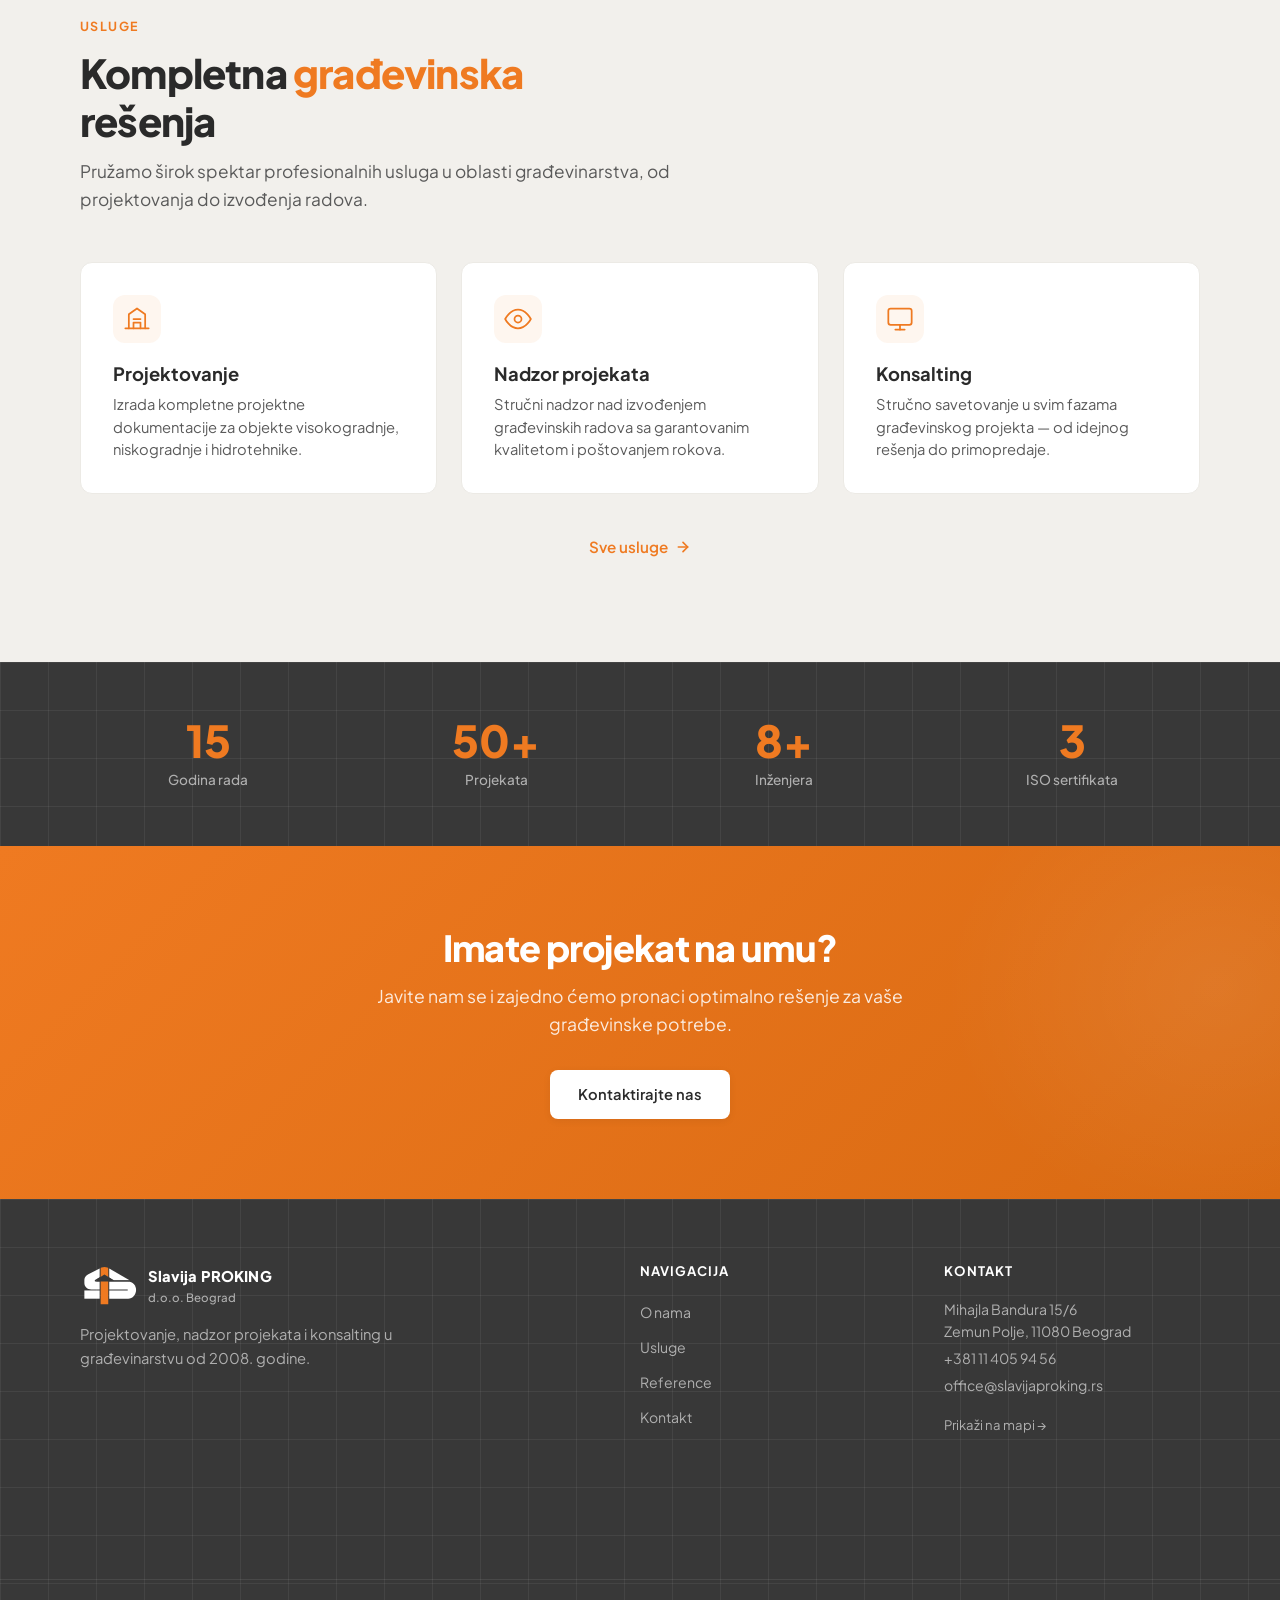
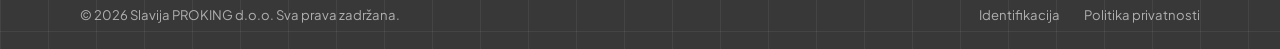
==== commit cb25ec61: "Update logos, remove 'sa' from Serbian tagline - Replace light theme logo with new SVG (no white gri" ====
--- a/index.html
+++ b/index.html
@@ -55,7 +55,7 @@
       <div class="hero-inner container">
         <div class="hero-content">
           <div class="hero-badge reveal" data-i18n-text="hero.badge">Od 2008. godine</div>
-          <h1 class="reveal" data-i18n="hero.title">Gradimo <span class="text-accent">budućnost</span><br>sa poverenjem</h1>
+          <h1 class="reveal" data-i18n="hero.title">Gradimo <span class="text-accent">budućnost</span><br>poverenjem</h1>
           <p class="hero-text reveal" data-i18n-text="hero.subtitle">Projektovanje, nadzor projekata i konsalting u građevinarstvu. Respektabilna kompanija sa timom kompetentnih stručnjaka.</p>
           <div class="hero-actions reveal">
             <a href="usluge.html" class="btn btn-primary" data-i18n-text="hero.cta.services">Naše usluge</a>
--- a/css/style.css
+++ b/css/style.css
@@ -182,7 +182,7 @@
   line-height: 1;
   font-weight: 800;
   font-size: 1.05rem;
-  letter-spacing: 0.06em;
+  letter-spacing: 0.01em;
   white-space: nowrap;
   color: #5b5b5b;
   transition: color 0.35s ease;
@@ -1303,7 +1303,7 @@
   font-weight: 800;
   font-size: 0.92rem;
   color: #fff;
-  letter-spacing: 0.04em;
+  letter-spacing: 0.01em;
 }
 
 .footer-logo-sub {
